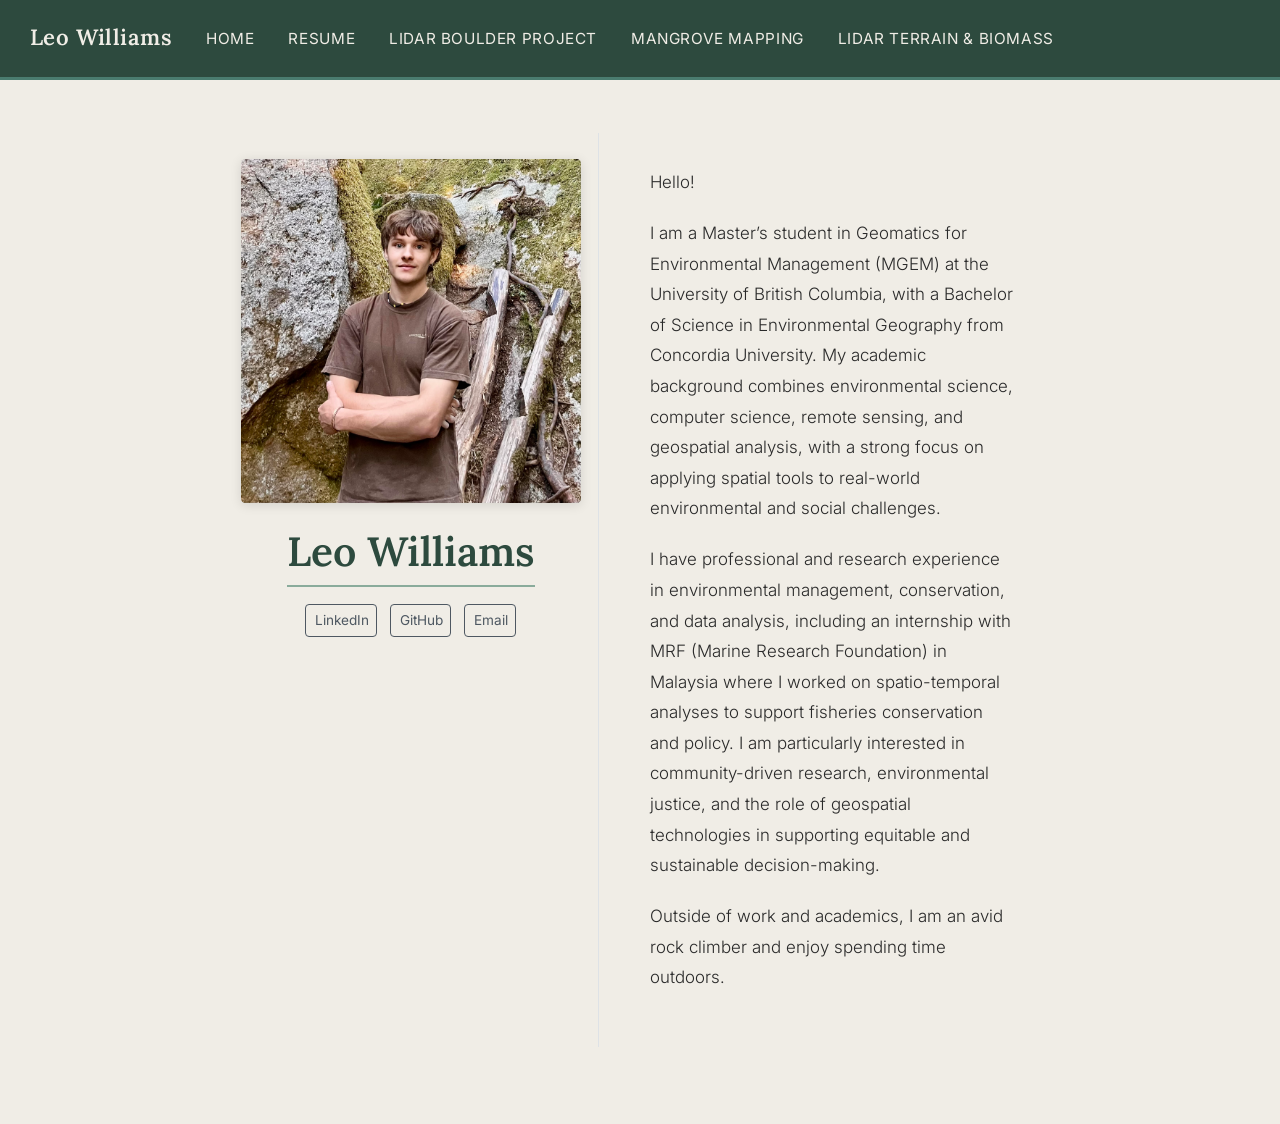
==== index.html @ 857354f1 "titles" ====
<!DOCTYPE html>
<html xmlns="http://www.w3.org/1999/xhtml" lang="en" xml:lang="en"><head>

<meta charset="utf-8">
<meta name="generator" content="quarto-1.8.27">

<meta name="viewport" content="width=device-width, initial-scale=1.0, user-scalable=yes">


<title>Leo Williams</title>
<style>
code{white-space: pre-wrap;}
span.smallcaps{font-variant: small-caps;}
div.columns{display: flex; gap: min(4vw, 1.5em);}
div.column{flex: auto; overflow-x: auto;}
div.hanging-indent{margin-left: 1.5em; text-indent: -1.5em;}
ul.task-list{list-style: none;}
ul.task-list li input[type="checkbox"] {
  width: 0.8em;
  margin: 0 0.8em 0.2em -1em; /* quarto-specific, see https://github.com/quarto-dev/quarto-cli/issues/4556 */ 
  vertical-align: middle;
}
</style>


<script src="site_libs/quarto-nav/quarto-nav.js"></script>
<script src="site_libs/quarto-nav/headroom.min.js"></script>
<script src="site_libs/clipboard/clipboard.min.js"></script>
<script src="site_libs/quarto-search/autocomplete.umd.js"></script>
<script src="site_libs/quarto-search/fuse.min.js"></script>
<script src="site_libs/quarto-search/quarto-search.js"></script>
<meta name="quarto:offset" content="./">
<script src="site_libs/quarto-html/quarto.js" type="module"></script>
<script src="site_libs/quarto-html/tabsets/tabsets.js" type="module"></script>
<script src="site_libs/quarto-html/axe/axe-check.js" type="module"></script>
<script src="site_libs/quarto-html/popper.min.js"></script>
<script src="site_libs/quarto-html/tippy.umd.min.js"></script>
<link href="site_libs/quarto-html/tippy.css" rel="stylesheet">
<link href="site_libs/quarto-html/quarto-syntax-highlighting-ed96de9b727972fe78a7b5d16c58bf87.css" rel="stylesheet" id="quarto-text-highlighting-styles">
<script src="site_libs/bootstrap/bootstrap.min.js"></script>
<link href="site_libs/bootstrap/bootstrap-icons.css" rel="stylesheet">
<link href="site_libs/bootstrap/bootstrap-480127bc9eb241ffaec66a2f29c91ae1.min.css" rel="stylesheet" append-hash="true" id="quarto-bootstrap" data-mode="light">
<script id="quarto-search-options" type="application/json">{
  "location": "navbar",
  "copy-button": false,
  "collapse-after": 3,
  "panel-placement": "end",
  "type": "overlay",
  "limit": 50,
  "keyboard-shortcut": [
    "f",
    "/",
    "s"
  ],
  "show-item-context": false,
  "language": {
    "search-no-results-text": "No results",
    "search-matching-documents-text": "matching documents",
    "search-copy-link-title": "Copy link to search",
    "search-hide-matches-text": "Hide additional matches",
    "search-more-match-text": "more match in this document",
    "search-more-matches-text": "more matches in this document",
    "search-clear-button-title": "Clear",
    "search-text-placeholder": "",
    "search-detached-cancel-button-title": "Cancel",
    "search-submit-button-title": "Submit",
    "search-label": "Search"
  }
}</script>


<link rel="stylesheet" href="styles.css">
</head>

<body class="nav-fixed fullcontent quarto-light">

<div id="quarto-search-results"></div>
  <header id="quarto-header" class="headroom fixed-top">
    <nav class="navbar navbar-expand-lg " data-bs-theme="dark">
      <div class="navbar-container container-fluid">
      <div class="navbar-brand-container mx-auto">
    <a class="navbar-brand" href="./index.html">
    <span class="navbar-title">Leo Williams</span>
    </a>
  </div>
            <div id="quarto-search" class="" title="Search"></div>
          <button class="navbar-toggler" type="button" data-bs-toggle="collapse" data-bs-target="#navbarCollapse" aria-controls="navbarCollapse" role="menu" aria-expanded="false" aria-label="Toggle navigation" onclick="if (window.quartoToggleHeadroom) { window.quartoToggleHeadroom(); }">
  <span class="navbar-toggler-icon"></span>
</button>
          <div class="collapse navbar-collapse" id="navbarCollapse">
            <ul class="navbar-nav navbar-nav-scroll me-auto">
  <li class="nav-item">
    <a class="nav-link active" href="./index.html" aria-current="page"> 
<span class="menu-text">Home</span></a>
  </li>  
  <li class="nav-item">
    <a class="nav-link" href="./resume.html"> 
<span class="menu-text">Resume</span></a>
  </li>  
  <li class="nav-item">
    <a class="nav-link" href="./lidr_boulders.html"> 
<span class="menu-text">LiDAR Boulder Project</span></a>
  </li>  
  <li class="nav-item">
    <a class="nav-link" href="./mangrovemapping.html"> 
<span class="menu-text">Mangrove Mapping</span></a>
  </li>  
  <li class="nav-item">
    <a class="nav-link" href="./lidarmetrics.html"> 
<span class="menu-text">LiDAR Terrain &amp; Biomass</span></a>
  </li>  
</ul>
          </div> <!-- /navcollapse -->
            <div class="quarto-navbar-tools">
</div>
      </div> <!-- /container-fluid -->
    </nav>
</header>
<!-- content -->
<div id="quarto-content" class="quarto-container page-columns page-rows-contents page-layout-article page-navbar">
<!-- sidebar -->
<!-- margin-sidebar -->
    
<!-- main -->
<div class="quarto-about-trestles">
  <div class="about-entity">
    <img src="images/profilepic.jpg" class="about-image
  rounded " style="width: 20em;">
<header id="title-block-header" class="quarto-title-block default">
<div class="quarto-title">
<h1 class="title">Leo Williams</h1>
</div>
<div class="quarto-title-meta">
  </div>
</header>
    <div class="about-links">
  <a href="https://www.linkedin.com/in/leo-williams-geospatial/" class="about-link" rel="" target="">
    <i class="bi bi-linkedin"></i>
     <span class="about-link-text">LinkedIn</span>
  </a>
  <a href="https://github.com/leowilliams-01" class="about-link" rel="" target="">
    <i class="bi bi-github"></i>
     <span class="about-link-text">GitHub</span>
  </a>
  <a href="mailto:leo.williams.1122@gmail.com" class="about-link" rel="" target="">
    <i class="bi bi-envelope-at"></i>
     <span class="about-link-text">Email</span>
  </a>
</div>
  </div>
  <div class="about-contents"><main class="content" id="quarto-document-content">
<p>Hello!</p>
<p>I am a Master’s student in Geomatics for Environmental Management (MGEM) at the University of British Columbia, with a Bachelor of Science in Environmental Geography from Concordia University. My academic background combines environmental science, computer science, remote sensing, and geospatial analysis, with a strong focus on applying spatial tools to real-world environmental and social challenges.</p>
<p>I have professional and research experience in environmental management, conservation, and data analysis, including an internship with MRF (Marine Research Foundation) in Malaysia where I worked on spatio-temporal analyses to support fisheries conservation and policy. I am particularly interested in community-driven research, environmental justice, and the role of geospatial technologies in supporting equitable and sustainable decision-making.</p>
<p>Outside of work and academics, I am an avid rock climber and enjoy spending time outdoors.</p>


</main></div>
</div>
 <!-- /main -->
<script id="quarto-html-after-body" type="application/javascript">
  window.document.addEventListener("DOMContentLoaded", function (event) {
    const isCodeAnnotation = (el) => {
      for (const clz of el.classList) {
        if (clz.startsWith('code-annotation-')) {                     
          return true;
        }
      }
      return false;
    }
    const onCopySuccess = function(e) {
      // button target
      const button = e.trigger;
      // don't keep focus
      button.blur();
      // flash "checked"
      button.classList.add('code-copy-button-checked');
      var currentTitle = button.getAttribute("title");
      button.setAttribute("title", "Copied!");
      let tooltip;
      if (window.bootstrap) {
        button.setAttribute("data-bs-toggle", "tooltip");
        button.setAttribute("data-bs-placement", "left");
        button.setAttribute("data-bs-title", "Copied!");
        tooltip = new bootstrap.Tooltip(button, 
          { trigger: "manual", 
            customClass: "code-copy-button-tooltip",
            offset: [0, -8]});
        tooltip.show();    
      }
      setTimeout(function() {
        if (tooltip) {
          tooltip.hide();
          button.removeAttribute("data-bs-title");
          button.removeAttribute("data-bs-toggle");
          button.removeAttribute("data-bs-placement");
        }
        button.setAttribute("title", currentTitle);
        button.classList.remove('code-copy-button-checked');
      }, 1000);
      // clear code selection
      e.clearSelection();
    }
    const getTextToCopy = function(trigger) {
      const outerScaffold = trigger.parentElement.cloneNode(true);
      const codeEl = outerScaffold.querySelector('code');
      for (const childEl of codeEl.children) {
        if (isCodeAnnotation(childEl)) {
          childEl.remove();
        }
      }
      return codeEl.innerText;
    }
    const clipboard = new window.ClipboardJS('.code-copy-button:not([data-in-quarto-modal])', {
      text: getTextToCopy
    });
    clipboard.on('success', onCopySuccess);
    if (window.document.getElementById('quarto-embedded-source-code-modal')) {
      const clipboardModal = new window.ClipboardJS('.code-copy-button[data-in-quarto-modal]', {
        text: getTextToCopy,
        container: window.document.getElementById('quarto-embedded-source-code-modal')
      });
      clipboardModal.on('success', onCopySuccess);
    }
      var localhostRegex = new RegExp(/^(?:http|https):\/\/localhost\:?[0-9]*\//);
      var mailtoRegex = new RegExp(/^mailto:/);
        var filterRegex = new RegExp('/' + window.location.host + '/');
      var isInternal = (href) => {
          return filterRegex.test(href) || localhostRegex.test(href) || mailtoRegex.test(href);
      }
      // Inspect non-navigation links and adorn them if external
     var links = window.document.querySelectorAll('a[href]:not(.nav-link):not(.navbar-brand):not(.toc-action):not(.sidebar-link):not(.sidebar-item-toggle):not(.pagination-link):not(.no-external):not([aria-hidden]):not(.dropdown-item):not(.quarto-navigation-tool):not(.about-link)');
      for (var i=0; i<links.length; i++) {
        const link = links[i];
        if (!isInternal(link.href)) {
          // undo the damage that might have been done by quarto-nav.js in the case of
          // links that we want to consider external
          if (link.dataset.originalHref !== undefined) {
            link.href = link.dataset.originalHref;
          }
        }
      }
    function tippyHover(el, contentFn, onTriggerFn, onUntriggerFn) {
      const config = {
        allowHTML: true,
        maxWidth: 500,
        delay: 100,
        arrow: false,
        appendTo: function(el) {
            return el.parentElement;
        },
        interactive: true,
        interactiveBorder: 10,
        theme: 'quarto',
        placement: 'bottom-start',
      };
      if (contentFn) {
        config.content = contentFn;
      }
      if (onTriggerFn) {
        config.onTrigger = onTriggerFn;
      }
      if (onUntriggerFn) {
        config.onUntrigger = onUntriggerFn;
      }
      window.tippy(el, config); 
    }
    const noterefs = window.document.querySelectorAll('a[role="doc-noteref"]');
    for (var i=0; i<noterefs.length; i++) {
      const ref = noterefs[i];
      tippyHover(ref, function() {
        // use id or data attribute instead here
        let href = ref.getAttribute('data-footnote-href') || ref.getAttribute('href');
        try { href = new URL(href).hash; } catch {}
        const id = href.replace(/^#\/?/, "");
        const note = window.document.getElementById(id);
        if (note) {
          return note.innerHTML;
        } else {
          return "";
        }
      });
    }
    const xrefs = window.document.querySelectorAll('a.quarto-xref');
    const processXRef = (id, note) => {
      // Strip column container classes
      const stripColumnClz = (el) => {
        el.classList.remove("page-full", "page-columns");
        if (el.children) {
          for (const child of el.children) {
            stripColumnClz(child);
          }
        }
      }
      stripColumnClz(note)
      if (id === null || id.startsWith('sec-')) {
        // Special case sections, only their first couple elements
        const container = document.createElement("div");
        if (note.children && note.children.length > 2) {
          container.appendChild(note.children[0].cloneNode(true));
          for (let i = 1; i < note.children.length; i++) {
            const child = note.children[i];
            if (child.tagName === "P" && child.innerText === "") {
              continue;
            } else {
              container.appendChild(child.cloneNode(true));
              break;
            }
          }
          if (window.Quarto?.typesetMath) {
            window.Quarto.typesetMath(container);
          }
          return container.innerHTML
        } else {
          if (window.Quarto?.typesetMath) {
            window.Quarto.typesetMath(note);
          }
          return note.innerHTML;
        }
      } else {
        // Remove any anchor links if they are present
        const anchorLink = note.querySelector('a.anchorjs-link');
        if (anchorLink) {
          anchorLink.remove();
        }
        if (window.Quarto?.typesetMath) {
          window.Quarto.typesetMath(note);
        }
        if (note.classList.contains("callout")) {
          return note.outerHTML;
        } else {
          return note.innerHTML;
        }
      }
    }
    for (var i=0; i<xrefs.length; i++) {
      const xref = xrefs[i];
      tippyHover(xref, undefined, function(instance) {
        instance.disable();
        let url = xref.getAttribute('href');
        let hash = undefined; 
        if (url.startsWith('#')) {
          hash = url;
        } else {
          try { hash = new URL(url).hash; } catch {}
        }
        if (hash) {
          const id = hash.replace(/^#\/?/, "");
          const note = window.document.getElementById(id);
          if (note !== null) {
            try {
              const html = processXRef(id, note.cloneNode(true));
              instance.setContent(html);
            } finally {
              instance.enable();
              instance.show();
            }
          } else {
            // See if we can fetch this
            fetch(url.split('#')[0])
            .then(res => res.text())
            .then(html => {
              const parser = new DOMParser();
              const htmlDoc = parser.parseFromString(html, "text/html");
              const note = htmlDoc.getElementById(id);
              if (note !== null) {
                const html = processXRef(id, note);
                instance.setContent(html);
              } 
            }).finally(() => {
              instance.enable();
              instance.show();
            });
          }
        } else {
          // See if we can fetch a full url (with no hash to target)
          // This is a special case and we should probably do some content thinning / targeting
          fetch(url)
          .then(res => res.text())
          .then(html => {
            const parser = new DOMParser();
            const htmlDoc = parser.parseFromString(html, "text/html");
            const note = htmlDoc.querySelector('main.content');
            if (note !== null) {
              // This should only happen for chapter cross references
              // (since there is no id in the URL)
              // remove the first header
              if (note.children.length > 0 && note.children[0].tagName === "HEADER") {
                note.children[0].remove();
              }
              const html = processXRef(null, note);
              instance.setContent(html);
            } 
          }).finally(() => {
            instance.enable();
            instance.show();
          });
        }
      }, function(instance) {
      });
    }
        let selectedAnnoteEl;
        const selectorForAnnotation = ( cell, annotation) => {
          let cellAttr = 'data-code-cell="' + cell + '"';
          let lineAttr = 'data-code-annotation="' +  annotation + '"';
          const selector = 'span[' + cellAttr + '][' + lineAttr + ']';
          return selector;
        }
        const selectCodeLines = (annoteEl) => {
          const doc = window.document;
          const targetCell = annoteEl.getAttribute("data-target-cell");
          const targetAnnotation = annoteEl.getAttribute("data-target-annotation");
          const annoteSpan = window.document.querySelector(selectorForAnnotation(targetCell, targetAnnotation));
          const lines = annoteSpan.getAttribute("data-code-lines").split(",");
          const lineIds = lines.map((line) => {
            return targetCell + "-" + line;
          })
          let top = null;
          let height = null;
          let parent = null;
          if (lineIds.length > 0) {
              //compute the position of the single el (top and bottom and make a div)
              const el = window.document.getElementById(lineIds[0]);
              top = el.offsetTop;
              height = el.offsetHeight;
              parent = el.parentElement.parentElement;
            if (lineIds.length > 1) {
              const lastEl = window.document.getElementById(lineIds[lineIds.length - 1]);
              const bottom = lastEl.offsetTop + lastEl.offsetHeight;
              height = bottom - top;
            }
            if (top !== null && height !== null && parent !== null) {
              // cook up a div (if necessary) and position it 
              let div = window.document.getElementById("code-annotation-line-highlight");
              if (div === null) {
                div = window.document.createElement("div");
                div.setAttribute("id", "code-annotation-line-highlight");
                div.style.position = 'absolute';
                parent.appendChild(div);
              }
              div.style.top = top - 2 + "px";
              div.style.height = height + 4 + "px";
              div.style.left = 0;
              let gutterDiv = window.document.getElementById("code-annotation-line-highlight-gutter");
              if (gutterDiv === null) {
                gutterDiv = window.document.createElement("div");
                gutterDiv.setAttribute("id", "code-annotation-line-highlight-gutter");
                gutterDiv.style.position = 'absolute';
                const codeCell = window.document.getElementById(targetCell);
                const gutter = codeCell.querySelector('.code-annotation-gutter');
                gutter.appendChild(gutterDiv);
              }
              gutterDiv.style.top = top - 2 + "px";
              gutterDiv.style.height = height + 4 + "px";
            }
            selectedAnnoteEl = annoteEl;
          }
        };
        const unselectCodeLines = () => {
          const elementsIds = ["code-annotation-line-highlight", "code-annotation-line-highlight-gutter"];
          elementsIds.forEach((elId) => {
            const div = window.document.getElementById(elId);
            if (div) {
              div.remove();
            }
          });
          selectedAnnoteEl = undefined;
        };
          // Handle positioning of the toggle
      window.addEventListener(
        "resize",
        throttle(() => {
          elRect = undefined;
          if (selectedAnnoteEl) {
            selectCodeLines(selectedAnnoteEl);
          }
        }, 10)
      );
      function throttle(fn, ms) {
      let throttle = false;
      let timer;
        return (...args) => {
          if(!throttle) { // first call gets through
              fn.apply(this, args);
              throttle = true;
          } else { // all the others get throttled
              if(timer) clearTimeout(timer); // cancel #2
              timer = setTimeout(() => {
                fn.apply(this, args);
                timer = throttle = false;
              }, ms);
          }
        };
      }
        // Attach click handler to the DT
        const annoteDls = window.document.querySelectorAll('dt[data-target-cell]');
        for (const annoteDlNode of annoteDls) {
          annoteDlNode.addEventListener('click', (event) => {
            const clickedEl = event.target;
            if (clickedEl !== selectedAnnoteEl) {
              unselectCodeLines();
              const activeEl = window.document.querySelector('dt[data-target-cell].code-annotation-active');
              if (activeEl) {
                activeEl.classList.remove('code-annotation-active');
              }
              selectCodeLines(clickedEl);
              clickedEl.classList.add('code-annotation-active');
            } else {
              // Unselect the line
              unselectCodeLines();
              clickedEl.classList.remove('code-annotation-active');
            }
          });
        }
    const findCites = (el) => {
      const parentEl = el.parentElement;
      if (parentEl) {
        const cites = parentEl.dataset.cites;
        if (cites) {
          return {
            el,
            cites: cites.split(' ')
          };
        } else {
          return findCites(el.parentElement)
        }
      } else {
        return undefined;
      }
    };
    var bibliorefs = window.document.querySelectorAll('a[role="doc-biblioref"]');
    for (var i=0; i<bibliorefs.length; i++) {
      const ref = bibliorefs[i];
      const citeInfo = findCites(ref);
      if (citeInfo) {
        tippyHover(citeInfo.el, function() {
          var popup = window.document.createElement('div');
          citeInfo.cites.forEach(function(cite) {
            var citeDiv = window.document.createElement('div');
            citeDiv.classList.add('hanging-indent');
            citeDiv.classList.add('csl-entry');
            var biblioDiv = window.document.getElementById('ref-' + cite);
            if (biblioDiv) {
              citeDiv.innerHTML = biblioDiv.innerHTML;
            }
            popup.appendChild(citeDiv);
          });
          return popup.innerHTML;
        });
      }
    }
  });
  </script>
</div> <!-- /content -->




</body></html>
---- site_libs/quarto-html/quarto-syntax-highlighting-ed96de9b727972fe78a7b5d16c58bf87.css ----
/* quarto syntax highlight colors */
:root {
  --quarto-hl-ot-color: #003B4F;
  --quarto-hl-at-color: #657422;
  --quarto-hl-ss-color: #20794D;
  --quarto-hl-an-color: #5E5E5E;
  --quarto-hl-fu-color: #4758AB;
  --quarto-hl-st-color: #20794D;
  --quarto-hl-cf-color: #003B4F;
  --quarto-hl-op-color: #5E5E5E;
  --quarto-hl-er-color: #AD0000;
  --quarto-hl-bn-color: #AD0000;
  --quarto-hl-al-color: #AD0000;
  --quarto-hl-va-color: #111111;
  --quarto-hl-bu-color: inherit;
  --quarto-hl-ex-color: inherit;
  --quarto-hl-pp-color: #AD0000;
  --quarto-hl-in-color: #5E5E5E;
  --quarto-hl-vs-color: #20794D;
  --quarto-hl-wa-color: #5E5E5E;
  --quarto-hl-do-color: #5E5E5E;
  --quarto-hl-im-color: #00769E;
  --quarto-hl-ch-color: #20794D;
  --quarto-hl-dt-color: #AD0000;
  --quarto-hl-fl-color: #AD0000;
  --quarto-hl-co-color: #5E5E5E;
  --quarto-hl-cv-color: #5E5E5E;
  --quarto-hl-cn-color: #8f5902;
  --quarto-hl-sc-color: #5E5E5E;
  --quarto-hl-dv-color: #AD0000;
  --quarto-hl-kw-color: #003B4F;
}

/* other quarto variables */
:root {
  --quarto-font-monospace: SFMono-Regular, Menlo, Monaco, Consolas, "Liberation Mono", "Courier New", monospace;
}

/* syntax highlight based on Pandoc's rules */
pre > code.sourceCode > span {
  color: #003B4F;
}

code.sourceCode > span {
  color: #003B4F;
}

div.sourceCode,
div.sourceCode pre.sourceCode {
  color: #003B4F;
}

/* Normal */
code span {
  color: #003B4F;
}

/* Alert */
code span.al {
  color: #AD0000;
  font-style: inherit;
}

/* Annotation */
code span.an {
  color: #5E5E5E;
  font-style: inherit;
}

/* Attribute */
code span.at {
  color: #657422;
  font-style: inherit;
}

/* BaseN */
code span.bn {
  color: #AD0000;
  font-style: inherit;
}

/* BuiltIn */
code span.bu {
  font-style: inherit;
}

/* ControlFlow */
code span.cf {
  color: #003B4F;
  font-weight: bold;
  font-style: inherit;
}

/* Char */
code span.ch {
  color: #20794D;
  font-style: inherit;
}

/* Constant */
code span.cn {
  color: #8f5902;
  font-style: inherit;
}

/* Comment */
code span.co {
  color: #5E5E5E;
  font-style: inherit;
}

/* CommentVar */
code span.cv {
  color: #5E5E5E;
  font-style: italic;
}

/* Documentation */
code span.do {
  color: #5E5E5E;
  font-style: italic;
}

/* DataType */
code span.dt {
  color: #AD0000;
  font-style: inherit;
}

/* DecVal */
code span.dv {
  color: #AD0000;
  font-style: inherit;
}

/* Error */
code span.er {
  color: #AD0000;
  font-style: inherit;
}

/* Extension */
code span.ex {
  font-style: inherit;
}

/* Float */
code span.fl {
  color: #AD0000;
  font-style: inherit;
}

/* Function */
code span.fu {
  color: #4758AB;
  font-style: inherit;
}

/* Import */
code span.im {
  color: #00769E;
  font-style: inherit;
}

/* Information */
code span.in {
  color: #5E5E5E;
  font-style: inherit;
}

/* Keyword */
code span.kw {
  color: #003B4F;
  font-weight: bold;
  font-style: inherit;
}

/* Operator */
code span.op {
  color: #5E5E5E;
  font-style: inherit;
}

/* Other */
code span.ot {
  color: #003B4F;
  font-style: inherit;
}

/* Preprocessor */
code span.pp {
  color: #AD0000;
  font-style: inherit;
}

/* SpecialChar */
code span.sc {
  color: #5E5E5E;
  font-style: inherit;
}

/* SpecialString */
code span.ss {
  color: #20794D;
  font-style: inherit;
}

/* String */
code span.st {
  color: #20794D;
  font-style: inherit;
}

/* Variable */
code span.va {
  color: #111111;
  font-style: inherit;
}

/* VerbatimString */
code span.vs {
  color: #20794D;
  font-style: inherit;
}

/* Warning */
code span.wa {
  color: #5E5E5E;
  font-style: italic;
}

.prevent-inlining {
  content: "</";
}

/*# sourceMappingURL=0920dd6d7437995b8cdf7429764427b1.css.map */
---- styles.css ----
/* ── Fonts ── */
@import url('https://fonts.googleapis.com/css2?family=Lora:ital,wght@0,400;0,600;1,400&family=Inter:wght@300;400;500&display=swap');

/* ── Colour palette ──
   Deep forest green  #2d4a3e
   Mid green          #4a7c6f
   Sage               #8aab9b
   Warm cream         #f0ede6
   Soft sand          #e2d9c8
   Dark text          #2a2a2a
*/

/* ── Base ── */
body {
  font-family: 'Inter', sans-serif;
  font-weight: 300;
  color: #2a2a2a;
  background-color: #f0ede6;
  line-height: 1.8;
}

/* ── Navbar ── */
.navbar {
  border-bottom: 3px solid #4a7c6f;
  padding: 0.75rem 2rem;
}

.navbar-brand {
  font-family: 'Lora', serif;
  font-size: 1.3rem;
  font-weight: 600;
  letter-spacing: 0.02em;
  color: #f0ede6 !important;
}

.navbar-nav .nav-link {
  font-size: 0.9rem;
  font-weight: 400;
  letter-spacing: 0.04em;
  text-transform: uppercase;
  color: #f0ede6 !important;
  margin: 0 0.4rem;
  transition: color 0.2s ease;
}

.navbar-nav .nav-link:hover {
  color: #8aab9b !important;
}

/* ── Page titles ── */
h1.title {
  font-family: 'Lora', serif;
  font-size: 2.4rem;
  font-weight: 600;
  color: #2d4a3e;
  margin-bottom: 0.3rem;
  border-bottom: 2px solid #8aab9b;
  padding-bottom: 0.5rem;
}

/* ── Section headings ── */
h2 {
  font-family: 'Lora', serif;
  font-size: 1.5rem;
  font-weight: 600;
  color: #2d4a3e;
  margin-top: 2.5rem;
  margin-bottom: 0.8rem;
  border-left: 4px solid #4a7c6f;
  padding-left: 0.75rem;
}

h3 {
  font-family: 'Inter', sans-serif;
  font-weight: 500;
  color: #4a7c6f;
  margin-top: 1.5rem;
}

/* ── Body text ── */
p {
  font-size: 1rem;
  margin-bottom: 1.2rem;
  max-width: 80ch;
}

/* ── Links ── */
a {
  color: #4a7c6f;
  text-decoration: none;
  border-bottom: 1px solid transparent;
  transition: border-color 0.2s ease;
}

a:hover {
  color: #2d4a3e;
  border-bottom: 1px solid #4a7c6f;
}

/* ── Code blocks ── */
pre {
  background-color: #e2d9c8;
  border: 1px solid #8aab9b;
  border-radius: 6px;
  padding: 1rem 1.25rem;
  font-size: 0.85rem;
}

code {
  background-color: #e2d9c8;
  color: #2d4a3e;
  padding: 0.15em 0.4em;
  border-radius: 3px;
  font-size: 0.88em;
}

pre code {
  background-color: transparent;
  padding: 0;
}

/* ── Table of contents ── */
#TOC {
  background-color: #e2d9c8;
  border: 1px solid #8aab9b;
  border-radius: 6px;
  padding: 1rem 1.25rem;
  font-size: 0.88rem;
}

#TOC a {
  color: #2d4a3e;
}

#TOC a:hover {
  color: #4a7c6f;
}

/* ── Figures ── */
img {
  border-radius: 6px;
  box-shadow: 0 2px 12px rgba(0,0,0,0.12);
  margin: 1.5rem 0;
}

.figure-caption {
  font-size: 0.85rem;
  color: #4a7c6f;
  font-style: italic;
  text-align: center;
  margin-top: -0.75rem;
  margin-bottom: 1.5rem;
}

/* ── Main content area ── */
.content {
  max-width: 900px;
  margin: 0 auto;
  padding: 2rem 1.5rem;
}

/* ── Horizontal rules ── */
hr {
  border: none;
  border-top: 1px solid #8aab9b;
  margin: 2rem 0;
}
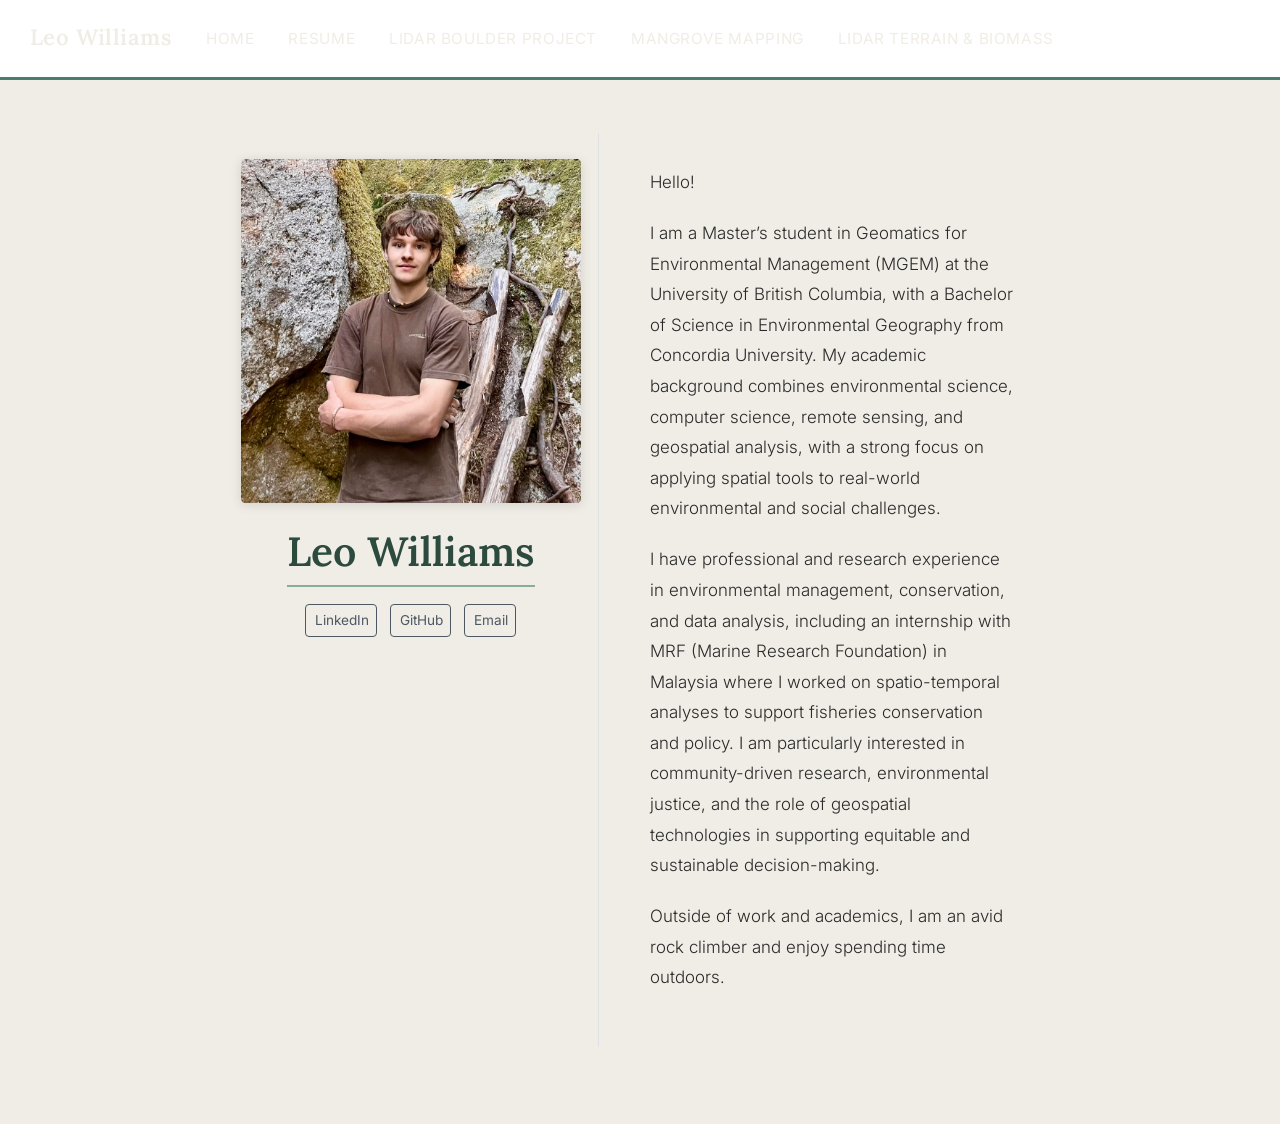
==== commit ed19be1e: "goingbacktoog" ====
--- a/index.html
+++ b/index.html
@@ -39,7 +39,7 @@
 <link href="site_libs/quarto-html/quarto-syntax-highlighting-ed96de9b727972fe78a7b5d16c58bf87.css" rel="stylesheet" id="quarto-text-highlighting-styles">
 <script src="site_libs/bootstrap/bootstrap.min.js"></script>
 <link href="site_libs/bootstrap/bootstrap-icons.css" rel="stylesheet">
-<link href="site_libs/bootstrap/bootstrap-480127bc9eb241ffaec66a2f29c91ae1.min.css" rel="stylesheet" append-hash="true" id="quarto-bootstrap" data-mode="light">
+<link href="site_libs/bootstrap/bootstrap-53f20e5ba3d110be89e180e9585d03f3.min.css" rel="stylesheet" append-hash="true" id="quarto-bootstrap" data-mode="light">
 <script id="quarto-search-options" type="application/json">{
   "location": "navbar",
   "copy-button": false,
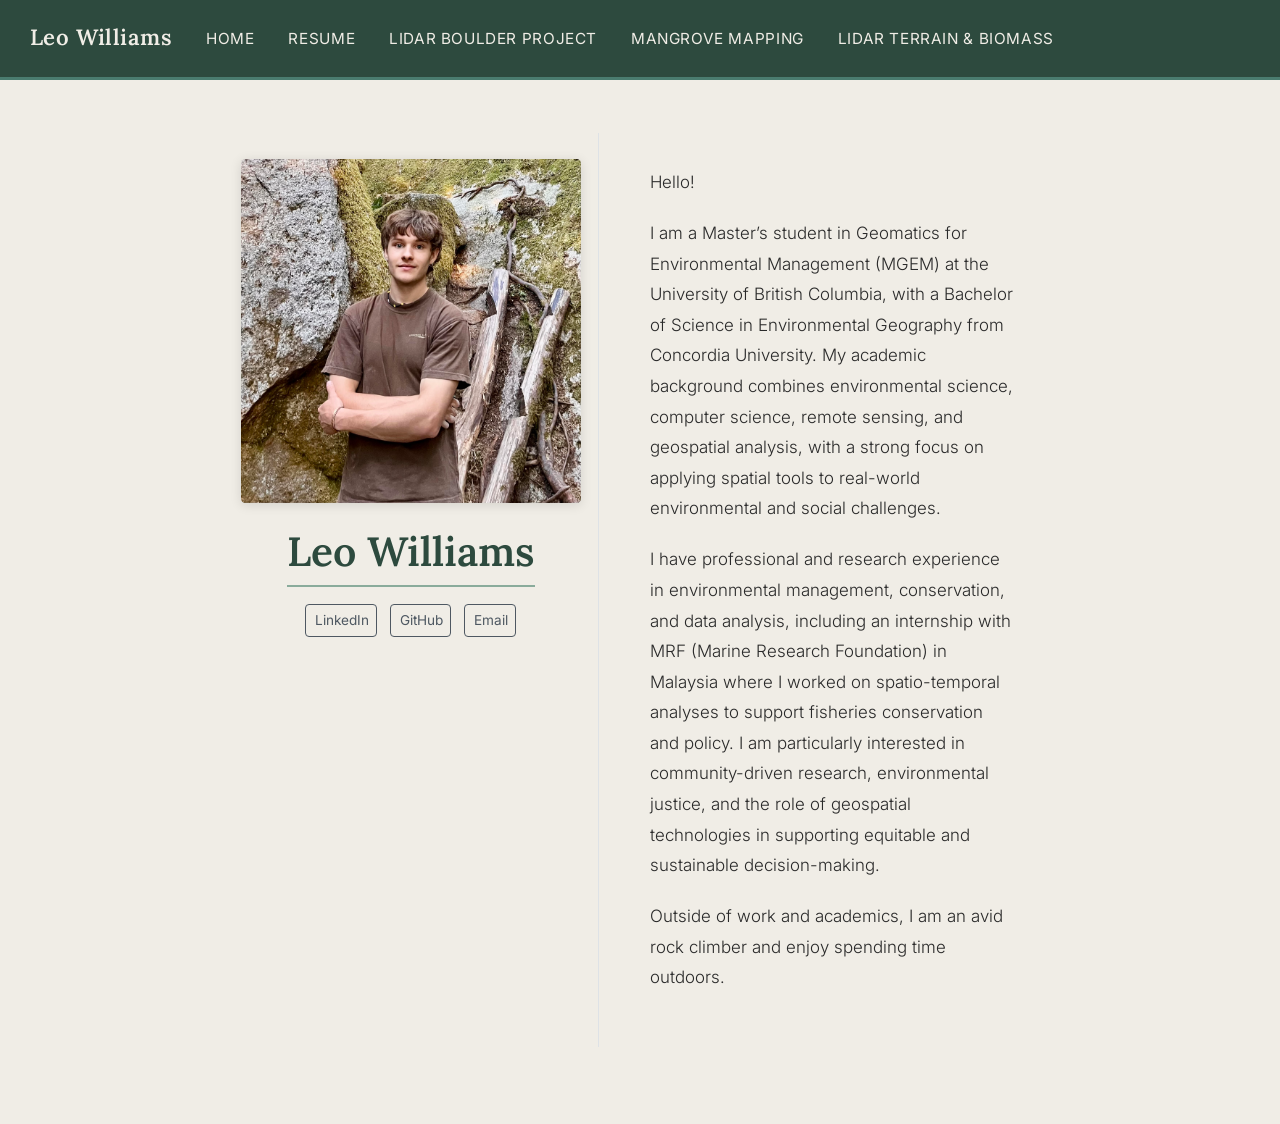
==== commit 3241092f: "updatestohtml" ====
--- a/index.html
+++ b/index.html
@@ -39,7 +39,7 @@
 <link href="site_libs/quarto-html/quarto-syntax-highlighting-ed96de9b727972fe78a7b5d16c58bf87.css" rel="stylesheet" id="quarto-text-highlighting-styles">
 <script src="site_libs/bootstrap/bootstrap.min.js"></script>
 <link href="site_libs/bootstrap/bootstrap-icons.css" rel="stylesheet">
-<link href="site_libs/bootstrap/bootstrap-53f20e5ba3d110be89e180e9585d03f3.min.css" rel="stylesheet" append-hash="true" id="quarto-bootstrap" data-mode="light">
+<link href="site_libs/bootstrap/bootstrap-480127bc9eb241ffaec66a2f29c91ae1.min.css" rel="stylesheet" append-hash="true" id="quarto-bootstrap" data-mode="light">
 <script id="quarto-search-options" type="application/json">{
   "location": "navbar",
   "copy-button": false,
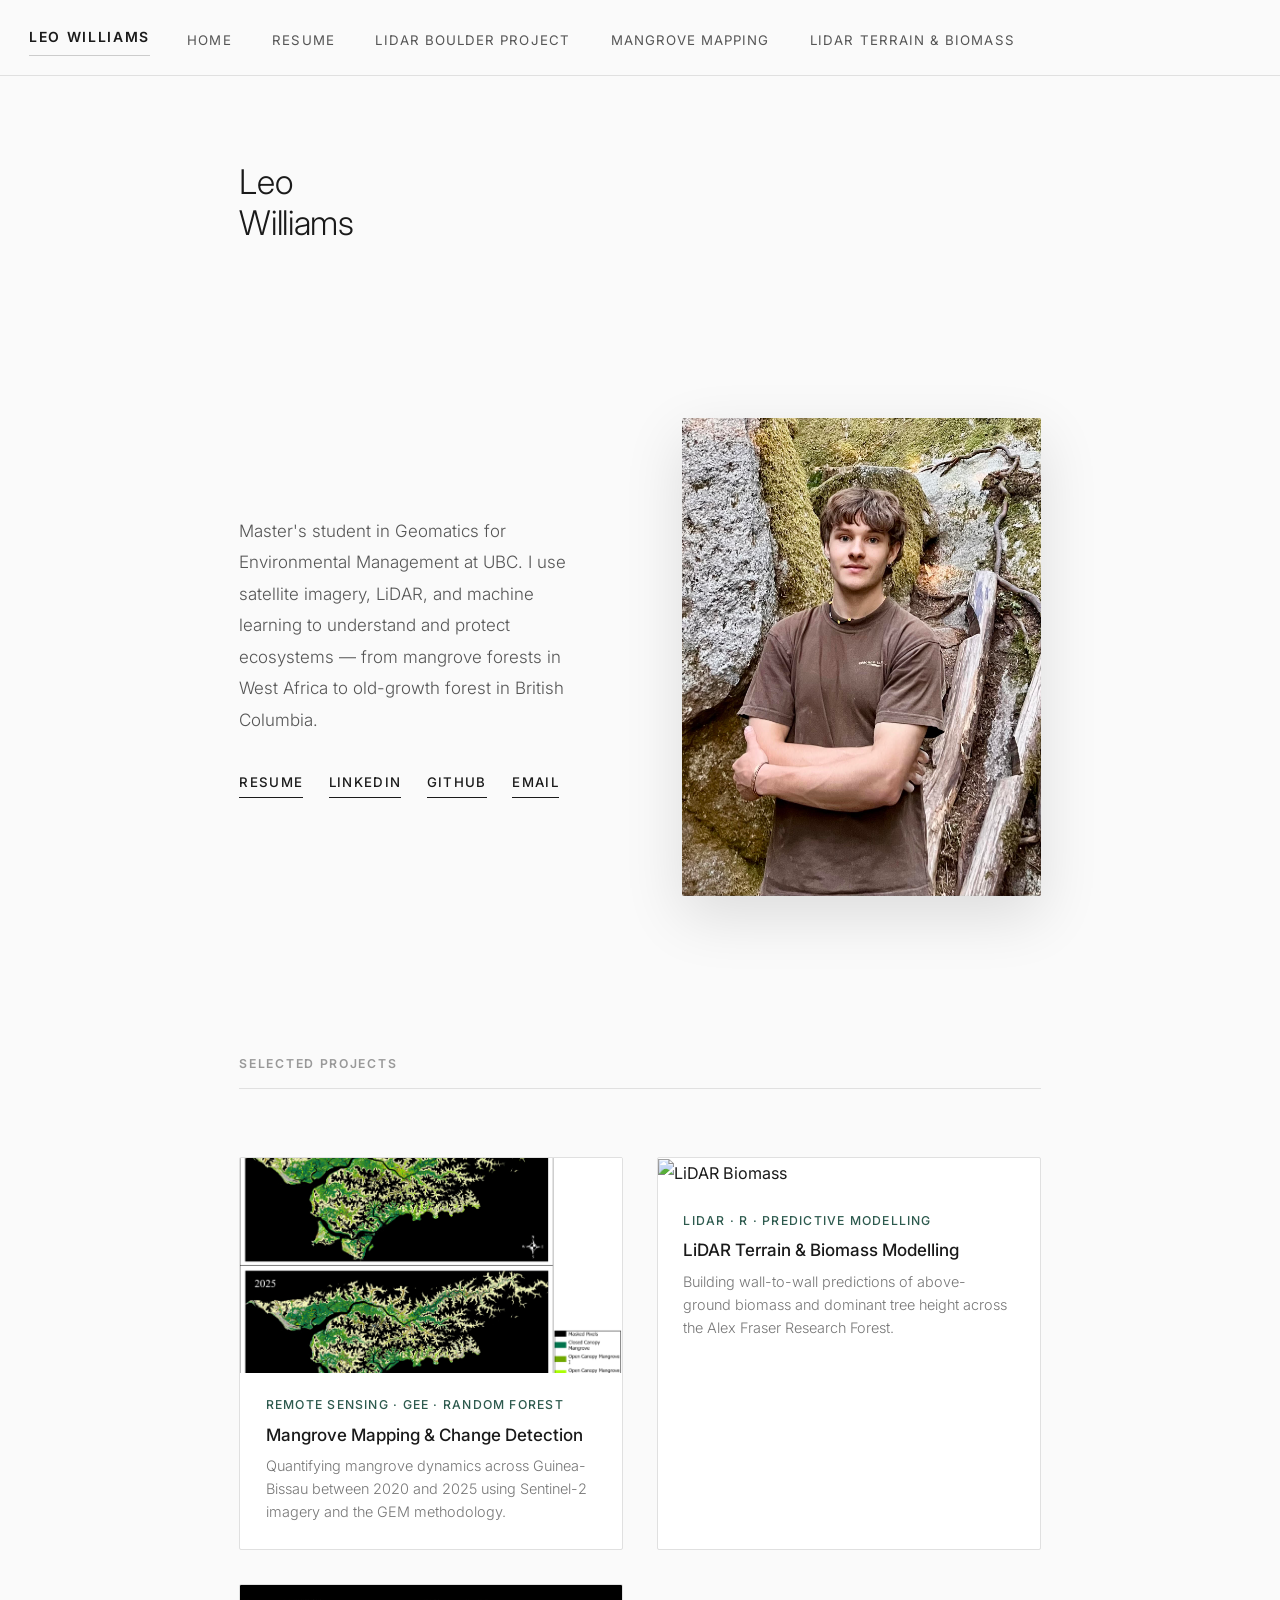
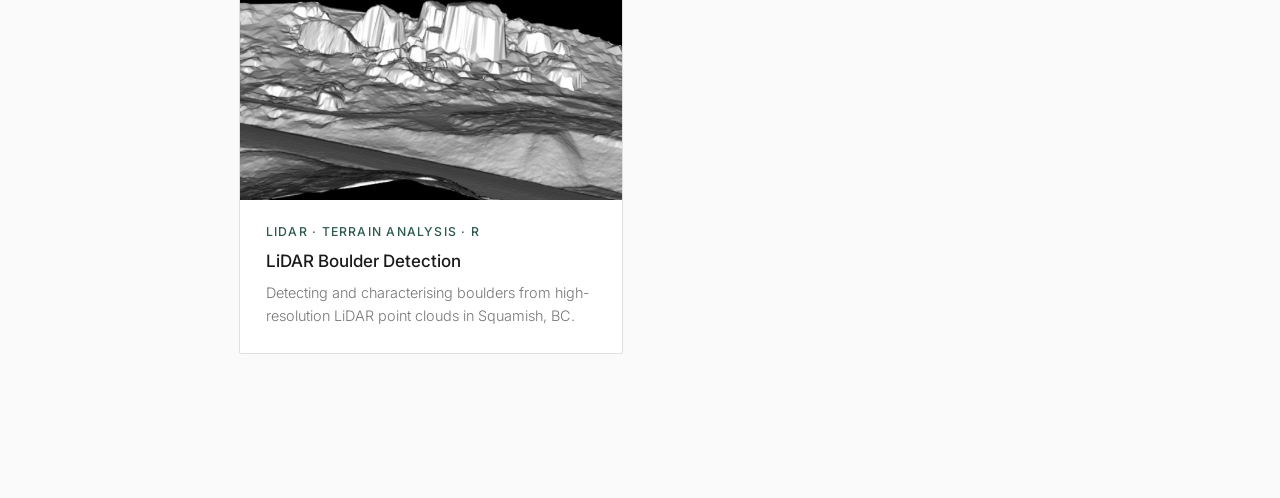
==== commit 0478455d: "push theme changes" ====
--- a/index.html
+++ b/index.html
@@ -35,6 +35,7 @@
 <script src="site_libs/quarto-html/axe/axe-check.js" type="module"></script>
 <script src="site_libs/quarto-html/popper.min.js"></script>
 <script src="site_libs/quarto-html/tippy.umd.min.js"></script>
+<script src="site_libs/quarto-html/anchor.min.js"></script>
 <link href="site_libs/quarto-html/tippy.css" rel="stylesheet">
 <link href="site_libs/quarto-html/quarto-syntax-highlighting-ed96de9b727972fe78a7b5d16c58bf87.css" rel="stylesheet" id="quarto-text-highlighting-styles">
 <script src="site_libs/bootstrap/bootstrap.min.js"></script>
@@ -122,44 +123,68 @@
 <!-- margin-sidebar -->
     
 <!-- main -->
-<div class="quarto-about-trestles">
-  <div class="about-entity">
-    <img src="images/profilepic.jpg" class="about-image
-  rounded " style="width: 20em;">
-<header id="title-block-header" class="quarto-title-block default">
-<div class="quarto-title">
-<h1 class="title">Leo Williams</h1>
+<main class="content" id="quarto-document-content"><header id="title-block-header" class="quarto-title-block"><h1 class="title display-7">Leo<br><span>Williams</span></h1></header>
+
+
+
+
+<div class="hero">
+  <div class="hero-text">
+    
+    <p>Master's student in Geomatics for Environmental Management at UBC. I use satellite imagery, LiDAR, and machine learning to understand and protect ecosystems — from mangrove forests in West Africa to old-growth forest in British Columbia.</p>
+    <div class="hero-links">
+      <a href="resume.html">Resume</a>
+      <a href="https://www.linkedin.com/in/leo-williams-geospatial/" target="_blank">LinkedIn</a>
+      <a href="https://github.com/leowilliams-01" target="_blank">GitHub</a>
+      <a href="mailto:leo.williams.1122@gmail.com">Email</a>
+    </div>
+  </div>
+  <div class="hero-image">
+    <img src="images/profilepic.jpg" alt="Leo Williams">
+  </div>
 </div>
-<div class="quarto-title-meta">
-  </div>
-</header>
-    <div class="about-links">
-  <a href="https://www.linkedin.com/in/leo-williams-geospatial/" class="about-link" rel="" target="">
-    <i class="bi bi-linkedin"></i>
-     <span class="about-link-text">LinkedIn</span>
+
+<div class="section-label">Selected Projects</div>
+
+<div class="project-grid">
+  <a class="project-card" href="mangrovemapping.html">
+    <img class="project-card-img" src="images/Classmaps_200226.jpg" alt="Mangrove Mapping">
+    <div class="project-card-body">
+      <div class="project-card-tag">Remote Sensing · GEE · Random Forest</div>
+      <div class="project-card-title">Mangrove Mapping &amp; Change Detection</div>
+      <p class="project-card-desc">Quantifying mangrove dynamics across Guinea-Bissau between 2020 and 2025 using Sentinel-2 imagery and the GEM methodology.</p>
+    </div>
   </a>
-  <a href="https://github.com/leowilliams-01" class="about-link" rel="" target="">
-    <i class="bi bi-github"></i>
-     <span class="about-link-text">GitHub</span>
+  <a class="project-card" href="lidarmetrics.html">
+    <img class="project-card-img" src="images/chm_afrf.png" alt="LiDAR Biomass">
+    <div class="project-card-body">
+      <div class="project-card-tag">LiDAR · R · Predictive Modelling</div>
+      <div class="project-card-title">LiDAR Terrain &amp; Biomass Modelling</div>
+      <p class="project-card-desc">Building wall-to-wall predictions of above-ground biomass and dominant tree height across the Alex Fraser Research Forest.</p>
+    </div>
   </a>
-  <a href="mailto:leo.williams.1122@gmail.com" class="about-link" rel="" target="">
-    <i class="bi bi-envelope-at"></i>
-     <span class="about-link-text">Email</span>
+  <a class="project-card" href="lidr_boulders.html">
+    <img class="project-card-img" src="images/lidar_boulders_preview.jpg" alt="LiDAR Boulders">
+    <div class="project-card-body">
+      <div class="project-card-tag">LiDAR · Terrain Analysis · R</div>
+      <div class="project-card-title">LiDAR Boulder Detection</div>
+      <p class="project-card-desc">Detecting and characterising boulders from high-resolution LiDAR point clouds in Squamish, BC.</p>
+    </div>
   </a>
 </div>
-  </div>
-  <div class="about-contents"><main class="content" id="quarto-document-content">
-<p>Hello!</p>
-<p>I am a Master’s student in Geomatics for Environmental Management (MGEM) at the University of British Columbia, with a Bachelor of Science in Environmental Geography from Concordia University. My academic background combines environmental science, computer science, remote sensing, and geospatial analysis, with a strong focus on applying spatial tools to real-world environmental and social challenges.</p>
-<p>I have professional and research experience in environmental management, conservation, and data analysis, including an internship with MRF (Marine Research Foundation) in Malaysia where I worked on spatio-temporal analyses to support fisheries conservation and policy. I am particularly interested in community-driven research, environmental justice, and the role of geospatial technologies in supporting equitable and sustainable decision-making.</p>
-<p>Outside of work and academics, I am an avid rock climber and enjoy spending time outdoors.</p>
-
-
-</main></div>
-</div>
- <!-- /main -->
+
+
+
+</main> <!-- /main -->
 <script id="quarto-html-after-body" type="application/javascript">
   window.document.addEventListener("DOMContentLoaded", function (event) {
+    const icon = "";
+    const anchorJS = new window.AnchorJS();
+    anchorJS.options = {
+      placement: 'right',
+      icon: icon
+    };
+    anchorJS.add('.anchored');
     const isCodeAnnotation = (el) => {
       for (const clz of el.classList) {
         if (clz.startsWith('code-annotation-')) {                     
--- a/styles.css
+++ b/styles.css
@@ -1,117 +1,280 @@
 /* ── Fonts ── */
-@import url('https://fonts.googleapis.com/css2?family=Lora:ital,wght@0,400;0,600;1,400&family=Inter:wght@300;400;500&display=swap');
+@import url('https://fonts.googleapis.com/css2?family=Inter:wght@300;400;500;600&display=swap');
 
 /* ── Colour palette ──
-   Deep forest green  #2d4a3e
-   Mid green          #4a7c6f
-   Sage               #8aab9b
-   Warm cream         #f0ede6
-   Soft sand          #e2d9c8
-   Dark text          #2a2a2a
+   Off-black    #1a1a1a
+   Mid grey     #555555
+   Light grey   #999999
+   Border grey  #e0e0e0
+   Background   #fafafa
+   White        #ffffff
+   Accent green #2d5a4e
 */
 
 /* ── Base ── */
 body {
   font-family: 'Inter', sans-serif;
   font-weight: 300;
-  color: #2a2a2a;
-  background-color: #f0ede6;
-  line-height: 1.8;
+  color: #1a1a1a;
+  background-color: #fafafa;
+  line-height: 1.85;
+  font-size: 0.95rem;
 }
 
 /* ── Navbar ── */
 .navbar {
-  border-bottom: 3px solid #4a7c6f;
-  padding: 0.75rem 2rem;
+  border-bottom: 1px solid #e0e0e0;
+  padding: 1.1rem 3rem;
+  background-color: #fafafa !important;
 }
 
 .navbar-brand {
-  font-family: 'Lora', serif;
-  font-size: 1.3rem;
-  font-weight: 600;
+  font-size: 0.82rem;
+  font-weight: 600;
+  letter-spacing: 0.12em;
+  text-transform: uppercase;
+  color: #1a1a1a !important;
+}
+
+.navbar-nav .nav-link {
+  font-size: 0.78rem;
+  font-weight: 400;
+  letter-spacing: 0.08em;
+  text-transform: uppercase;
+  color: #555555 !important;
+  margin: 0 0.6rem;
+  transition: color 0.2s ease;
+  border-bottom: 2px solid transparent;
+  padding-bottom: 2px;
+}
+
+.navbar-nav .nav-link:hover {
+  color: #1a1a1a !important;
+  border-bottom: 2px solid #1a1a1a;
+}
+
+/* ── Hero section (index page) ── */
+.hero {
+  display: grid;
+  grid-template-columns: 1fr 1fr;
+  gap: 5rem;
+  align-items: center;
+  min-height: 88vh;
+  padding: 4rem 0;
+  max-width: 1000px;
+  margin: 0 auto;
+}
+
+.hero-text h1 {
+  font-size: 3.2rem;
+  font-weight: 300;
+  line-height: 1.15;
+  letter-spacing: -0.02em;
+  color: #1a1a1a;
+  margin-bottom: 1.5rem;
+  border: none;
+}
+
+.hero-text h1 span {
+  font-weight: 600;
+  color: #2d5a4e;
+}
+
+.hero-text p {
+  font-size: 1rem;
+  color: #555555;
+  max-width: 48ch;
+  line-height: 1.85;
+  margin-bottom: 2rem;
+}
+
+.hero-links {
+  display: flex;
+  gap: 1.5rem;
+  flex-wrap: wrap;
+}
+
+.hero-links a {
+  font-size: 0.78rem;
+  font-weight: 500;
+  letter-spacing: 0.1em;
+  text-transform: uppercase;
+  color: #1a1a1a;
+  border-bottom: 1px solid #1a1a1a;
+  padding-bottom: 2px;
+  transition: color 0.2s, border-color 0.2s;
+}
+
+.hero-links a:hover {
+  color: #2d5a4e;
+  border-color: #2d5a4e;
+}
+
+.hero-image {
+  position: relative;
+}
+
+.hero-image img {
+  width: 100%;
+  aspect-ratio: 3/4;
+  object-fit: cover;
+  border-radius: 2px;
+  box-shadow: 0 20px 60px rgba(0,0,0,0.12);
+  margin: 0;
+}
+
+/* ── Project grid (index page) ── */
+.project-grid {
+  display: grid;
+  grid-template-columns: repeat(2, 1fr);
+  gap: 2rem;
+  margin: 4rem 0;
+  max-width: 1000px;
+  margin-left: auto;
+  margin-right: auto;
+}
+
+.project-card {
+  background: #ffffff;
+  border: 1px solid #e0e0e0;
+  border-radius: 2px;
+  overflow: hidden;
+  transition: box-shadow 0.3s ease, transform 0.3s ease;
+  text-decoration: none;
+  display: block;
+}
+
+.project-card:hover {
+  box-shadow: 0 12px 40px rgba(0,0,0,0.1);
+  transform: translateY(-4px);
+  border-bottom: none;
+}
+
+.project-card-img {
+  width: 100%;
+  aspect-ratio: 16/9;
+  object-fit: cover;
+  margin: 0;
+  border-radius: 0;
+  box-shadow: none;
+}
+
+.project-card-body {
+  padding: 1.25rem 1.5rem 1.5rem;
+}
+
+.project-card-tag {
+  font-size: 0.72rem;
+  font-weight: 500;
+  letter-spacing: 0.1em;
+  text-transform: uppercase;
+  color: #2d5a4e;
+  margin-bottom: 0.4rem;
+}
+
+.project-card-title {
+  font-size: 1rem;
+  font-weight: 500;
+  color: #1a1a1a;
+  margin-bottom: 0.5rem;
+  line-height: 1.3;
+}
+
+.project-card-desc {
+  font-size: 0.85rem;
+  color: #777777;
+  line-height: 1.6;
+  margin: 0;
+}
+
+/* ── Section divider label ── */
+.section-label {
+  font-size: 0.72rem;
+  font-weight: 600;
+  letter-spacing: 0.14em;
+  text-transform: uppercase;
+  color: #999999;
+  margin-bottom: 2.5rem;
+  padding-bottom: 0.75rem;
+  border-bottom: 1px solid #e0e0e0;
+  max-width: 1000px;
+  margin-left: auto;
+  margin-right: auto;
+}
+
+/* ── Page titles (inner pages) ── */
+h1.title {
+  font-size: 2rem;
+  font-weight: 300;
+  color: #1a1a1a;
+  letter-spacing: -0.01em;
+  margin-bottom: 0.5rem;
+  margin-top: 3rem;
+  border-bottom: none;
+}
+
+/* ── Section headings (inner pages) ── */
+h2 {
+  font-size: 0.78rem;
+  font-weight: 600;
+  color: #1a1a1a;
+  letter-spacing: 0.12em;
+  text-transform: uppercase;
+  margin-top: 3.5rem;
+  margin-bottom: 1.2rem;
+  padding-bottom: 0.6rem;
+  border-bottom: 1px solid #e0e0e0;
+  border-left: none;
+  padding-left: 0;
+}
+
+h3 {
+  font-size: 0.9rem;
+  font-weight: 500;
+  color: #1a1a1a;
+  margin-top: 1.8rem;
   letter-spacing: 0.02em;
-  color: #f0ede6 !important;
-}
-
-.navbar-nav .nav-link {
-  font-size: 0.9rem;
-  font-weight: 400;
-  letter-spacing: 0.04em;
-  text-transform: uppercase;
-  color: #f0ede6 !important;
-  margin: 0 0.4rem;
-  transition: color 0.2s ease;
-}
-
-.navbar-nav .nav-link:hover {
-  color: #8aab9b !important;
-}
-
-/* ── Page titles ── */
-h1.title {
-  font-family: 'Lora', serif;
-  font-size: 2.4rem;
-  font-weight: 600;
-  color: #2d4a3e;
-  margin-bottom: 0.3rem;
-  border-bottom: 2px solid #8aab9b;
-  padding-bottom: 0.5rem;
-}
-
-/* ── Section headings ── */
-h2 {
-  font-family: 'Lora', serif;
-  font-size: 1.5rem;
-  font-weight: 600;
-  color: #2d4a3e;
-  margin-top: 2.5rem;
-  margin-bottom: 0.8rem;
-  border-left: 4px solid #4a7c6f;
-  padding-left: 0.75rem;
-}
-
-h3 {
-  font-family: 'Inter', sans-serif;
-  font-weight: 500;
-  color: #4a7c6f;
-  margin-top: 1.5rem;
 }
 
 /* ── Body text ── */
 p {
-  font-size: 1rem;
-  margin-bottom: 1.2rem;
-  max-width: 80ch;
-}
-
-/* ── Links ── */
+  font-size: 0.95rem;
+  font-weight: 300;
+  color: #1a1a1a;
+  margin-bottom: 1.4rem;
+  max-width: 72ch;
+  line-height: 1.85;
+}
+
+/* ── Links (inner pages) ── */
 a {
-  color: #4a7c6f;
+  color: #1a1a1a;
   text-decoration: none;
-  border-bottom: 1px solid transparent;
-  transition: border-color 0.2s ease;
+  border-bottom: 1px solid #cccccc;
+  transition: border-color 0.2s ease, color 0.2s ease;
 }
 
 a:hover {
-  color: #2d4a3e;
-  border-bottom: 1px solid #4a7c6f;
+  color: #2d5a4e;
+  border-bottom: 1px solid #2d5a4e;
 }
 
 /* ── Code blocks ── */
 pre {
-  background-color: #e2d9c8;
-  border: 1px solid #8aab9b;
-  border-radius: 6px;
-  padding: 1rem 1.25rem;
-  font-size: 0.85rem;
+  background-color: #f2f2f2;
+  border: none;
+  border-radius: 2px;
+  padding: 1.25rem 1.5rem;
+  font-size: 0.82rem;
+  line-height: 1.7;
 }
 
 code {
-  background-color: #e2d9c8;
-  color: #2d4a3e;
+  background-color: #f2f2f2;
+  color: #1a1a1a;
   padding: 0.15em 0.4em;
-  border-radius: 3px;
-  font-size: 0.88em;
+  border-radius: 2px;
+  font-size: 0.85em;
 }
 
 pre code {
@@ -121,47 +284,88 @@
 
 /* ── Table of contents ── */
 #TOC {
-  background-color: #e2d9c8;
-  border: 1px solid #8aab9b;
-  border-radius: 6px;
-  padding: 1rem 1.25rem;
-  font-size: 0.88rem;
+  background-color: transparent;
+  border: none;
+  border-left: 1px solid #e0e0e0;
+  padding: 0 0 0 1.25rem;
+  font-size: 0.8rem;
+}
+
+#TOC .toc-title {
+  font-size: 0.72rem;
+  font-weight: 600;
+  letter-spacing: 0.1em;
+  text-transform: uppercase;
+  color: #999999;
+  margin-bottom: 0.75rem;
 }
 
 #TOC a {
-  color: #2d4a3e;
+  color: #999999;
+  border-bottom: none;
 }
 
 #TOC a:hover {
-  color: #4a7c6f;
+  color: #1a1a1a;
 }
 
 /* ── Figures ── */
 img {
-  border-radius: 6px;
-  box-shadow: 0 2px 12px rgba(0,0,0,0.12);
-  margin: 1.5rem 0;
-}
-
-.figure-caption {
-  font-size: 0.85rem;
-  color: #4a7c6f;
-  font-style: italic;
-  text-align: center;
-  margin-top: -0.75rem;
-  margin-bottom: 1.5rem;
-}
-
-/* ── Main content area ── */
-.content {
-  max-width: 900px;
-  margin: 0 auto;
-  padding: 2rem 1.5rem;
+  border-radius: 0;
+  box-shadow: none;
+  margin: 2rem 0 0.25rem 0;
+  width: 100%;
+}
+
+.figure-caption, figcaption {
+  font-size: 0.78rem;
+  color: #999999;
+  font-style: normal;
+  text-align: left;
+  margin-top: 0.5rem;
+  margin-bottom: 2.5rem;
+  letter-spacing: 0.01em;
 }
 
 /* ── Horizontal rules ── */
 hr {
   border: none;
-  border-top: 1px solid #8aab9b;
-  margin: 2rem 0;
+  border-top: 1px solid #e0e0e0;
+  margin: 3rem 0;
+}
+
+/* ── Strong ── */
+strong {
+  font-weight: 500;
+}
+
+/* ── Stats row (optional use on index) ── */
+.stats-row {
+  display: flex;
+  gap: 3rem;
+  margin: 3rem 0;
+  max-width: 1000px;
+  margin-left: auto;
+  margin-right: auto;
+}
+
+.stat {
+  display: flex;
+  flex-direction: column;
+}
+
+.stat-number {
+  font-size: 2rem;
+  font-weight: 600;
+  color: #2d5a4e;
+  line-height: 1;
+  margin-bottom: 0.3rem;
+}
+
+.stat-label {
+  font-size: 0.75rem;
+  font-weight: 400;
+  letter-spacing: 0.06em;
+  text-transform: uppercase;
+  color: #999999;
 }
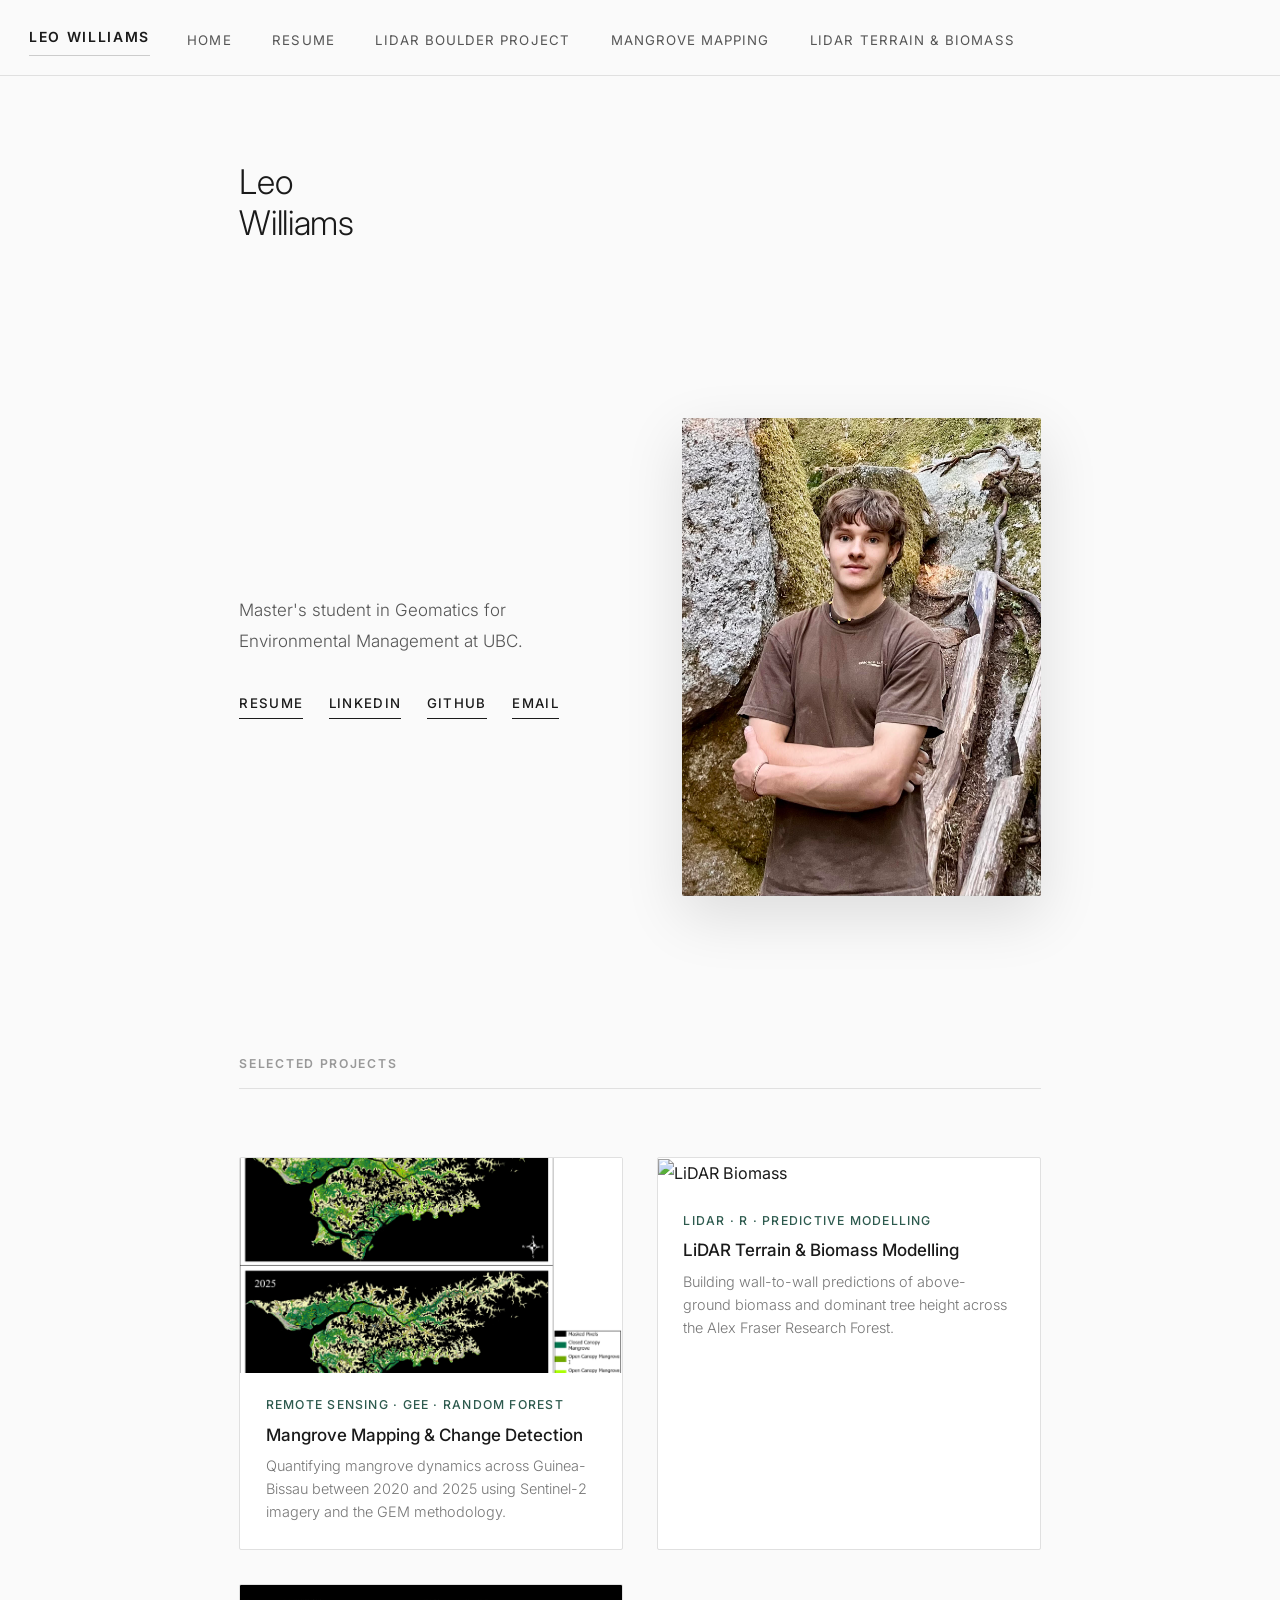
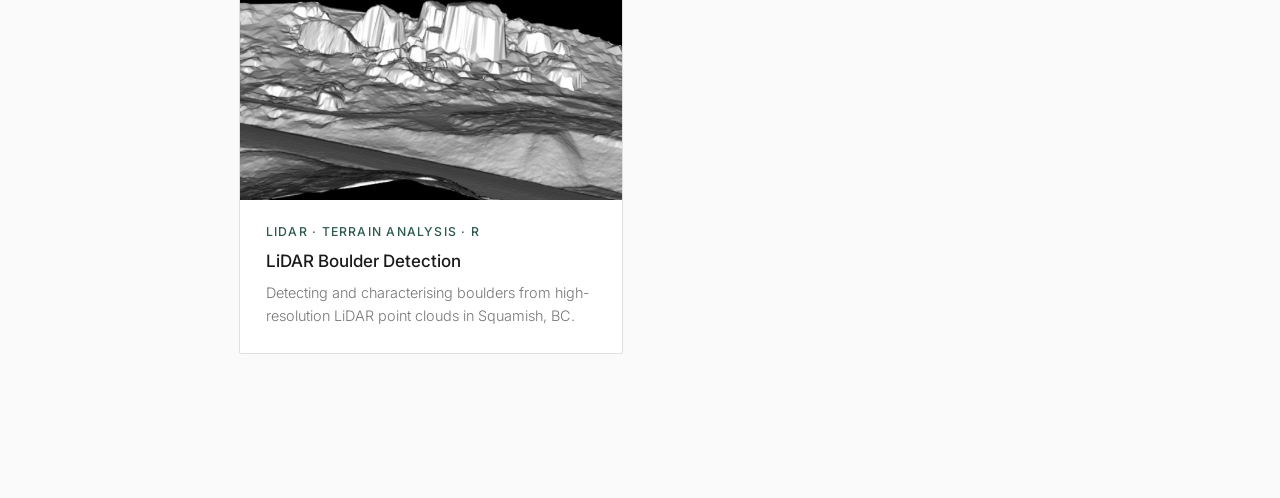
==== commit cd8f70a8: "push" ====
--- a/index.html
+++ b/index.html
@@ -131,7 +131,7 @@
 <div class="hero">
   <div class="hero-text">
     
-    <p>Master's student in Geomatics for Environmental Management at UBC. I use satellite imagery, LiDAR, and machine learning to understand and protect ecosystems — from mangrove forests in West Africa to old-growth forest in British Columbia.</p>
+    <p>Master's student in Geomatics for Environmental Management at UBC. </p>
     <div class="hero-links">
       <a href="resume.html">Resume</a>
       <a href="https://www.linkedin.com/in/leo-williams-geospatial/" target="_blank">LinkedIn</a>
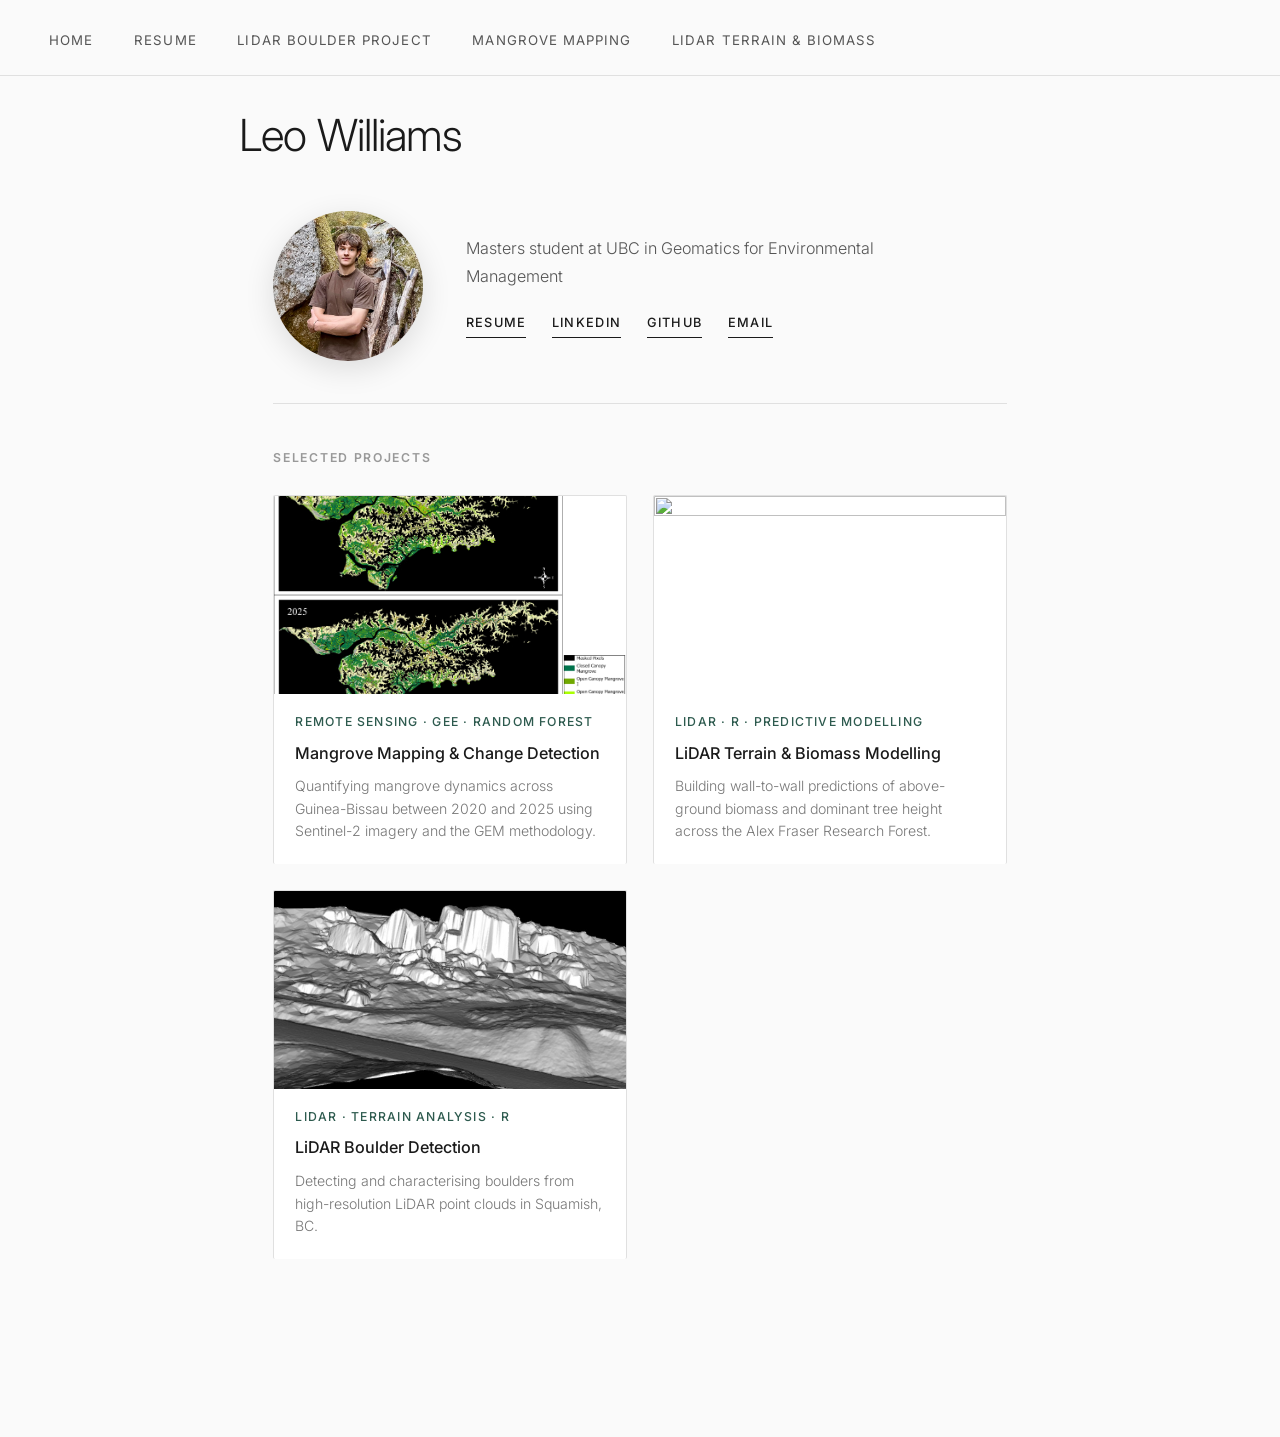
==== commit 91d2e785: "pushes" ====
--- a/index.html
+++ b/index.html
@@ -7,7 +7,7 @@
 <meta name="viewport" content="width=device-width, initial-scale=1.0, user-scalable=yes">
 
 
-<title>Leo Williams</title>
+<title>index</title>
 <style>
 code{white-space: pre-wrap;}
 span.smallcaps{font-variant: small-caps;}
@@ -40,7 +40,7 @@
 <link href="site_libs/quarto-html/quarto-syntax-highlighting-ed96de9b727972fe78a7b5d16c58bf87.css" rel="stylesheet" id="quarto-text-highlighting-styles">
 <script src="site_libs/bootstrap/bootstrap.min.js"></script>
 <link href="site_libs/bootstrap/bootstrap-icons.css" rel="stylesheet">
-<link href="site_libs/bootstrap/bootstrap-480127bc9eb241ffaec66a2f29c91ae1.min.css" rel="stylesheet" append-hash="true" id="quarto-bootstrap" data-mode="light">
+<link href="site_libs/bootstrap/bootstrap-53f20e5ba3d110be89e180e9585d03f3.min.css" rel="stylesheet" append-hash="true" id="quarto-bootstrap" data-mode="light">
 <script id="quarto-search-options" type="application/json">{
   "location": "navbar",
   "copy-button": false,
@@ -79,11 +79,6 @@
   <header id="quarto-header" class="headroom fixed-top">
     <nav class="navbar navbar-expand-lg " data-bs-theme="dark">
       <div class="navbar-container container-fluid">
-      <div class="navbar-brand-container mx-auto">
-    <a class="navbar-brand" href="./index.html">
-    <span class="navbar-title">Leo Williams</span>
-    </a>
-  </div>
             <div id="quarto-search" class="" title="Search"></div>
           <button class="navbar-toggler" type="button" data-bs-toggle="collapse" data-bs-target="#navbarCollapse" aria-controls="navbarCollapse" role="menu" aria-expanded="false" aria-label="Toggle navigation" onclick="if (window.quartoToggleHeadroom) { window.quartoToggleHeadroom(); }">
   <span class="navbar-toggler-icon"></span>
@@ -123,54 +118,64 @@
 <!-- margin-sidebar -->
     
 <!-- main -->
-<main class="content" id="quarto-document-content"><header id="title-block-header" class="quarto-title-block"><h1 class="title display-7">Leo<br><span>Williams</span></h1></header>
-
-
-
-
-<div class="hero">
-  <div class="hero-text">
+<main class="content" id="quarto-document-content"><header id="title-block-header" class="quarto-title-block"><h1 style="font-size: 2.6rem; font-weight: 300; line-height: 1.1; letter-spacing: -0.02em; color: #1a1a1a; margin: 0 0 0.8rem 0; border: none;" class="title display-7">Leo Williams</h1></header>
+
+
+
+
+<div style="max-width: 900px; margin: 0 auto; padding: 2rem 2rem 2rem 2rem;">
+
+  <!-- HERO -->
+  <div style="display: flex; flex-direction: row; align-items: center; gap: 2.5rem; padding-bottom: 2.5rem; border-bottom: 1px solid #e0e0e0;">
     
-    <p>Master's student in Geomatics for Environmental Management at UBC. </p>
-    <div class="hero-links">
-      <a href="resume.html">Resume</a>
-      <a href="https://www.linkedin.com/in/leo-williams-geospatial/" target="_blank">LinkedIn</a>
-      <a href="https://github.com/leowilliams-01" target="_blank">GitHub</a>
-      <a href="mailto:leo.williams.1122@gmail.com">Email</a>
+    <img src="images/profilepic.jpg" alt="Leo Williams" style="width: 150px; height: 150px; object-fit: cover; object-position: center top; border-radius: 50%; box-shadow: 0 8px 30px rgba(0,0,0,0.12); flex-shrink: 0; margin: 0;">
+    
+    <div>
+     
+      <p style="font-size: 0.95rem; color: #555555; max-width: 44ch; line-height: 1.75; margin-bottom: 1.25rem;">Masters student at UBC in Geomatics for Environmental Management</p>
+      <div style="display: flex; gap: 1.5rem; flex-wrap: wrap;">
+        <a href="resume.html" style="font-size: 0.75rem; font-weight: 500; letter-spacing: 0.1em; text-transform: uppercase; color: #1a1a1a; border-bottom: 1px solid #1a1a1a; padding-bottom: 2px;">Resume</a>
+        <a href="https://www.linkedin.com/in/leo-williams-geospatial/" target="_blank" style="font-size: 0.75rem; font-weight: 500; letter-spacing: 0.1em; text-transform: uppercase; color: #1a1a1a; border-bottom: 1px solid #1a1a1a; padding-bottom: 2px;">LinkedIn</a>
+        <a href="https://github.com/leowilliams-01" target="_blank" style="font-size: 0.75rem; font-weight: 500; letter-spacing: 0.1em; text-transform: uppercase; color: #1a1a1a; border-bottom: 1px solid #1a1a1a; padding-bottom: 2px;">GitHub</a>
+        <a href="mailto:leo.williams.1122@gmail.com" style="font-size: 0.75rem; font-weight: 500; letter-spacing: 0.1em; text-transform: uppercase; color: #1a1a1a; border-bottom: 1px solid #1a1a1a; padding-bottom: 2px;">Email</a>
+      </div>
     </div>
   </div>
-  <div class="hero-image">
-    <img src="images/profilepic.jpg" alt="Leo Williams">
+
+  <!-- PROJECTS LABEL -->
+  <div style="font-size: 0.72rem; font-weight: 600; letter-spacing: 0.14em; text-transform: uppercase; color: #999999; margin: 2.5rem 0 1.5rem 0;">Selected Projects</div>
+
+  <!-- PROJECT GRID -->
+  <div style="display: grid; grid-template-columns: repeat(2, 1fr); gap: 1.5rem; margin-bottom: 4rem;">
+    
+    <a href="mangrovemapping.html" style="background: #ffffff; border: 1px solid #e0e0e0; border-radius: 2px; overflow: hidden; text-decoration: none; display: block; border-bottom: none;">
+      <img src="images/Classmaps_200226.jpg" style="width: 100%; aspect-ratio: 16/9; object-fit: cover; margin: 0; border-radius: 0; box-shadow: none;">
+      <div style="padding: 1rem 1.25rem 1.25rem;">
+        <div style="font-size: 0.72rem; font-weight: 500; letter-spacing: 0.1em; text-transform: uppercase; color: #2d5a4e; margin-bottom: 0.3rem;">Remote Sensing · GEE · Random Forest</div>
+        <div style="font-size: 0.95rem; font-weight: 500; color: #1a1a1a; margin-bottom: 0.4rem;">Mangrove Mapping &amp; Change Detection</div>
+        <p style="font-size: 0.83rem; color: #777777; line-height: 1.6; margin: 0;">Quantifying mangrove dynamics across Guinea-Bissau between 2020 and 2025 using Sentinel-2 imagery and the GEM methodology.</p>
+      </div>
+    </a>
+
+    <a href="lidarmetrics.html" style="background: #ffffff; border: 1px solid #e0e0e0; border-radius: 2px; overflow: hidden; text-decoration: none; display: block; border-bottom: none;">
+      <img src="images/chm_afrf.png" style="width: 100%; aspect-ratio: 16/9; object-fit: cover; margin: 0; border-radius: 0; box-shadow: none;">
+      <div style="padding: 1rem 1.25rem 1.25rem;">
+        <div style="font-size: 0.72rem; font-weight: 500; letter-spacing: 0.1em; text-transform: uppercase; color: #2d5a4e; margin-bottom: 0.3rem;">LiDAR · R · Predictive Modelling</div>
+        <div style="font-size: 0.95rem; font-weight: 500; color: #1a1a1a; margin-bottom: 0.4rem;">LiDAR Terrain &amp; Biomass Modelling</div>
+        <p style="font-size: 0.83rem; color: #777777; line-height: 1.6; margin: 0;">Building wall-to-wall predictions of above-ground biomass and dominant tree height across the Alex Fraser Research Forest.</p>
+      </div>
+    </a>
+
+    <a href="lidr_boulders.html" style="background: #ffffff; border: 1px solid #e0e0e0; border-radius: 2px; overflow: hidden; text-decoration: none; display: block; border-bottom: none;">
+      <img src="images/lidar_boulders_preview.jpg" style="width: 100%; aspect-ratio: 16/9; object-fit: cover; margin: 0; border-radius: 0; box-shadow: none;">
+      <div style="padding: 1rem 1.25rem 1.25rem;">
+        <div style="font-size: 0.72rem; font-weight: 500; letter-spacing: 0.1em; text-transform: uppercase; color: #2d5a4e; margin-bottom: 0.3rem;">LiDAR · Terrain Analysis · R</div>
+        <div style="font-size: 0.95rem; font-weight: 500; color: #1a1a1a; margin-bottom: 0.4rem;">LiDAR Boulder Detection</div>
+        <p style="font-size: 0.83rem; color: #777777; line-height: 1.6; margin: 0;">Detecting and characterising boulders from high-resolution LiDAR point clouds in Squamish, BC.</p>
+      </div>
+    </a>
+
   </div>
-</div>
-
-<div class="section-label">Selected Projects</div>
-
-<div class="project-grid">
-  <a class="project-card" href="mangrovemapping.html">
-    <img class="project-card-img" src="images/Classmaps_200226.jpg" alt="Mangrove Mapping">
-    <div class="project-card-body">
-      <div class="project-card-tag">Remote Sensing · GEE · Random Forest</div>
-      <div class="project-card-title">Mangrove Mapping &amp; Change Detection</div>
-      <p class="project-card-desc">Quantifying mangrove dynamics across Guinea-Bissau between 2020 and 2025 using Sentinel-2 imagery and the GEM methodology.</p>
-    </div>
-  </a>
-  <a class="project-card" href="lidarmetrics.html">
-    <img class="project-card-img" src="images/chm_afrf.png" alt="LiDAR Biomass">
-    <div class="project-card-body">
-      <div class="project-card-tag">LiDAR · R · Predictive Modelling</div>
-      <div class="project-card-title">LiDAR Terrain &amp; Biomass Modelling</div>
-      <p class="project-card-desc">Building wall-to-wall predictions of above-ground biomass and dominant tree height across the Alex Fraser Research Forest.</p>
-    </div>
-  </a>
-  <a class="project-card" href="lidr_boulders.html">
-    <img class="project-card-img" src="images/lidar_boulders_preview.jpg" alt="LiDAR Boulders">
-    <div class="project-card-body">
-      <div class="project-card-tag">LiDAR · Terrain Analysis · R</div>
-      <div class="project-card-title">LiDAR Boulder Detection</div>
-      <p class="project-card-desc">Detecting and characterising boulders from high-resolution LiDAR point clouds in Squamish, BC.</p>
-    </div>
-  </a>
 </div>
 
 
--- a/styles.css
+++ b/styles.css
@@ -53,39 +53,57 @@
   border-bottom: 2px solid #1a1a1a;
 }
 
-/* ── Hero section (index page) ── */
+/* ── Hero section ── */
 .hero {
-  display: grid;
-  grid-template-columns: 1fr 1fr;
-  gap: 5rem;
+  display: flex;
+  flex-direction: row;
   align-items: center;
-  min-height: 88vh;
-  padding: 4rem 0;
+  gap: 2.5rem;
+  min-height: 45vh;
+  padding: 3rem 0 2.5rem 0;
   max-width: 1000px;
   margin: 0 auto;
 }
 
+.hero-image {
+  flex-shrink: 0;
+  display: flex;
+  align-items: center;
+  justify-content: center;
+}
+
+.hero-image img {
+  width: 160px;
+  height: 160px;
+  object-fit: cover;
+  object-position: center top;
+  border-radius: 50%;
+  box-shadow: 0 8px 30px rgba(0,0,0,0.12);
+  margin: 0;
+}
+
 .hero-text h1 {
-  font-size: 3.2rem;
+  font-size: 2.6rem;
   font-weight: 300;
-  line-height: 1.15;
+  line-height: 1.1;
   letter-spacing: -0.02em;
   color: #1a1a1a;
+  margin-bottom: 1rem;
+  border: none;
+  white-space: nowrap;
+}
+
+.hero-text h1 span {
+  font-weight: 600;
+  color: #2d5a4e;
+}
+
+.hero-text p {
+  font-size: 0.95rem;
+  color: #555555;
+  max-width: 44ch;
+  line-height: 1.75;
   margin-bottom: 1.5rem;
-  border: none;
-}
-
-.hero-text h1 span {
-  font-weight: 600;
-  color: #2d5a4e;
-}
-
-.hero-text p {
-  font-size: 1rem;
-  color: #555555;
-  max-width: 48ch;
-  line-height: 1.85;
-  margin-bottom: 2rem;
 }
 
 .hero-links {
@@ -95,7 +113,7 @@
 }
 
 .hero-links a {
-  font-size: 0.78rem;
+  font-size: 0.75rem;
   font-weight: 500;
   letter-spacing: 0.1em;
   text-transform: uppercase;
@@ -108,19 +126,6 @@
 .hero-links a:hover {
   color: #2d5a4e;
   border-color: #2d5a4e;
-}
-
-.hero-image {
-  position: relative;
-}
-
-.hero-image img {
-  width: 100%;
-  aspect-ratio: 3/4;
-  object-fit: cover;
-  border-radius: 2px;
-  box-shadow: 0 20px 60px rgba(0,0,0,0.12);
-  margin: 0;
 }
 
 /* ── Project grid (index page) ── */
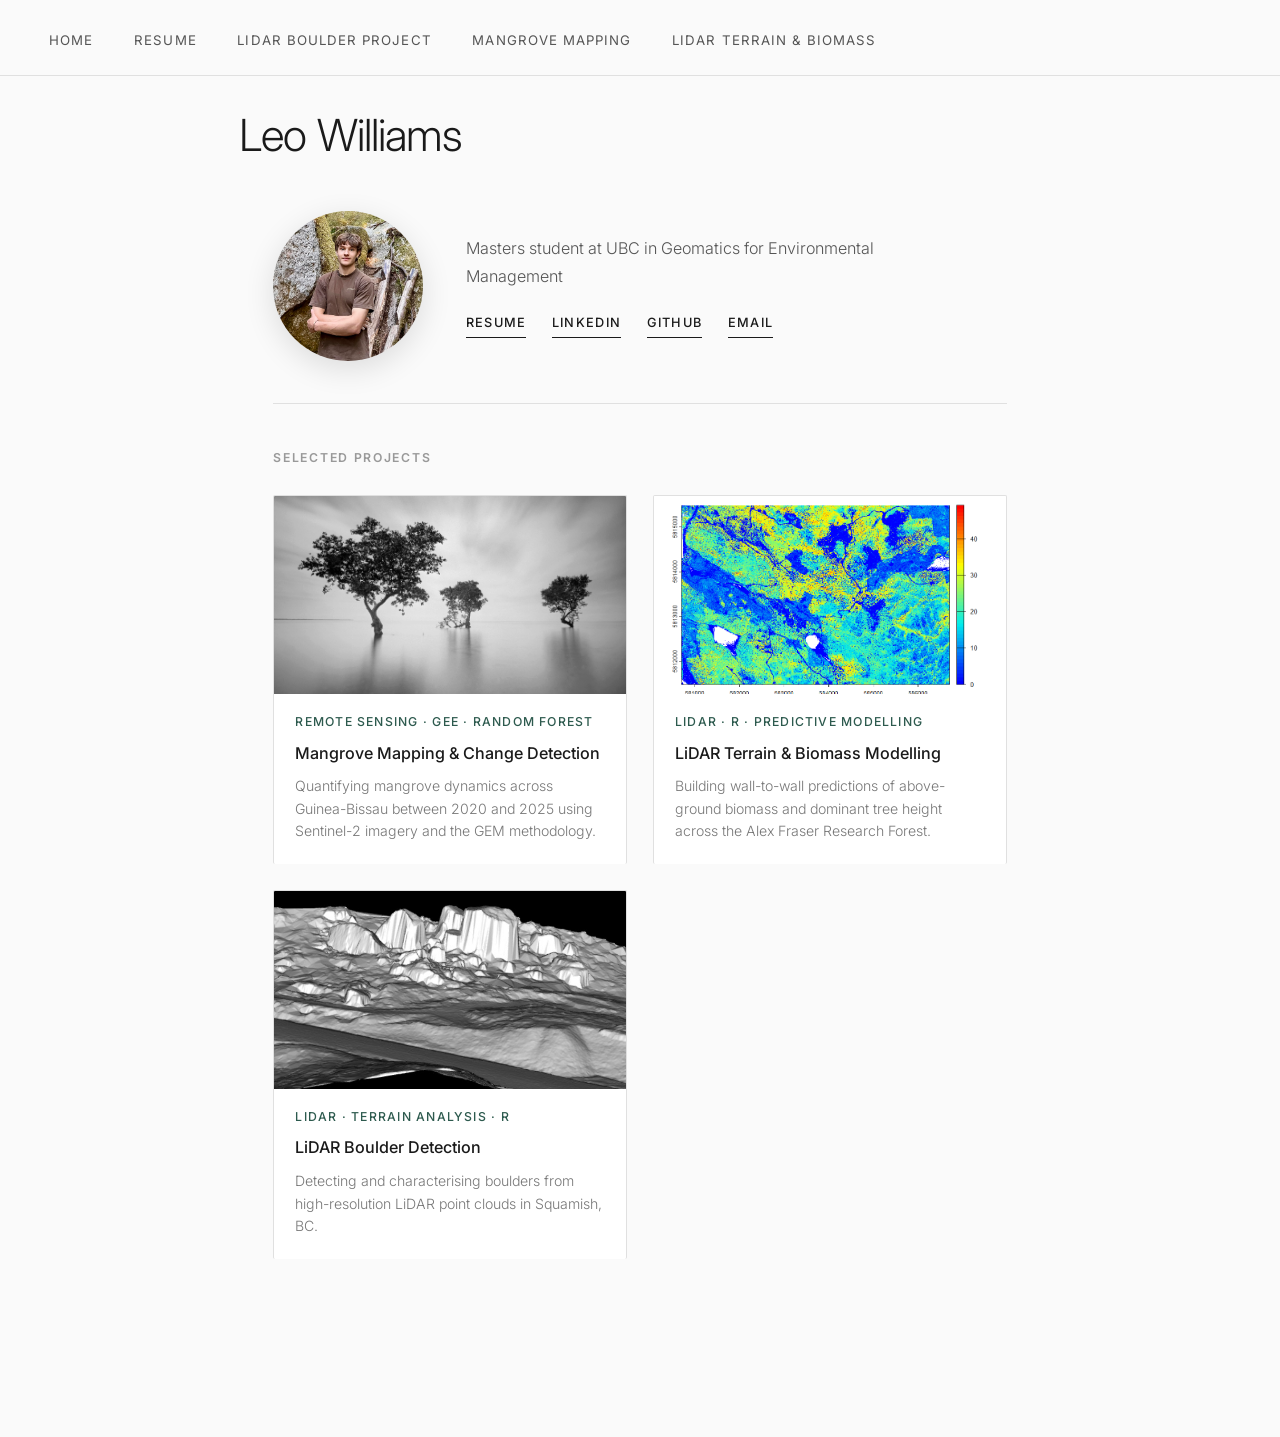
==== commit a1a26f76: "CHM" ====
--- a/index.html
+++ b/index.html
@@ -149,7 +149,7 @@
   <div style="display: grid; grid-template-columns: repeat(2, 1fr); gap: 1.5rem; margin-bottom: 4rem;">
     
     <a href="mangrovemapping.html" style="background: #ffffff; border: 1px solid #e0e0e0; border-radius: 2px; overflow: hidden; text-decoration: none; display: block; border-bottom: none;">
-      <img src="images/Classmaps_200226.jpg" style="width: 100%; aspect-ratio: 16/9; object-fit: cover; margin: 0; border-radius: 0; box-shadow: none;">
+      <img src="images/mangrove_xanthophloea.png" style="width: 100%; aspect-ratio: 16/9; object-fit: cover; margin: 0; border-radius: 0; box-shadow: none;">
       <div style="padding: 1rem 1.25rem 1.25rem;">
         <div style="font-size: 0.72rem; font-weight: 500; letter-spacing: 0.1em; text-transform: uppercase; color: #2d5a4e; margin-bottom: 0.3rem;">Remote Sensing · GEE · Random Forest</div>
         <div style="font-size: 0.95rem; font-weight: 500; color: #1a1a1a; margin-bottom: 0.4rem;">Mangrove Mapping &amp; Change Detection</div>
@@ -158,7 +158,7 @@
     </a>
 
     <a href="lidarmetrics.html" style="background: #ffffff; border: 1px solid #e0e0e0; border-radius: 2px; overflow: hidden; text-decoration: none; display: block; border-bottom: none;">
-      <img src="images/chm_afrf.png" style="width: 100%; aspect-ratio: 16/9; object-fit: cover; margin: 0; border-radius: 0; box-shadow: none;">
+      <img src="images/CHM_afrf.png" style="width: 100%; aspect-ratio: 16/9; object-fit: cover; margin: 0; border-radius: 0; box-shadow: none;">
       <div style="padding: 1rem 1.25rem 1.25rem;">
         <div style="font-size: 0.72rem; font-weight: 500; letter-spacing: 0.1em; text-transform: uppercase; color: #2d5a4e; margin-bottom: 0.3rem;">LiDAR · R · Predictive Modelling</div>
         <div style="font-size: 0.95rem; font-weight: 500; color: #1a1a1a; margin-bottom: 0.4rem;">LiDAR Terrain &amp; Biomass Modelling</div>
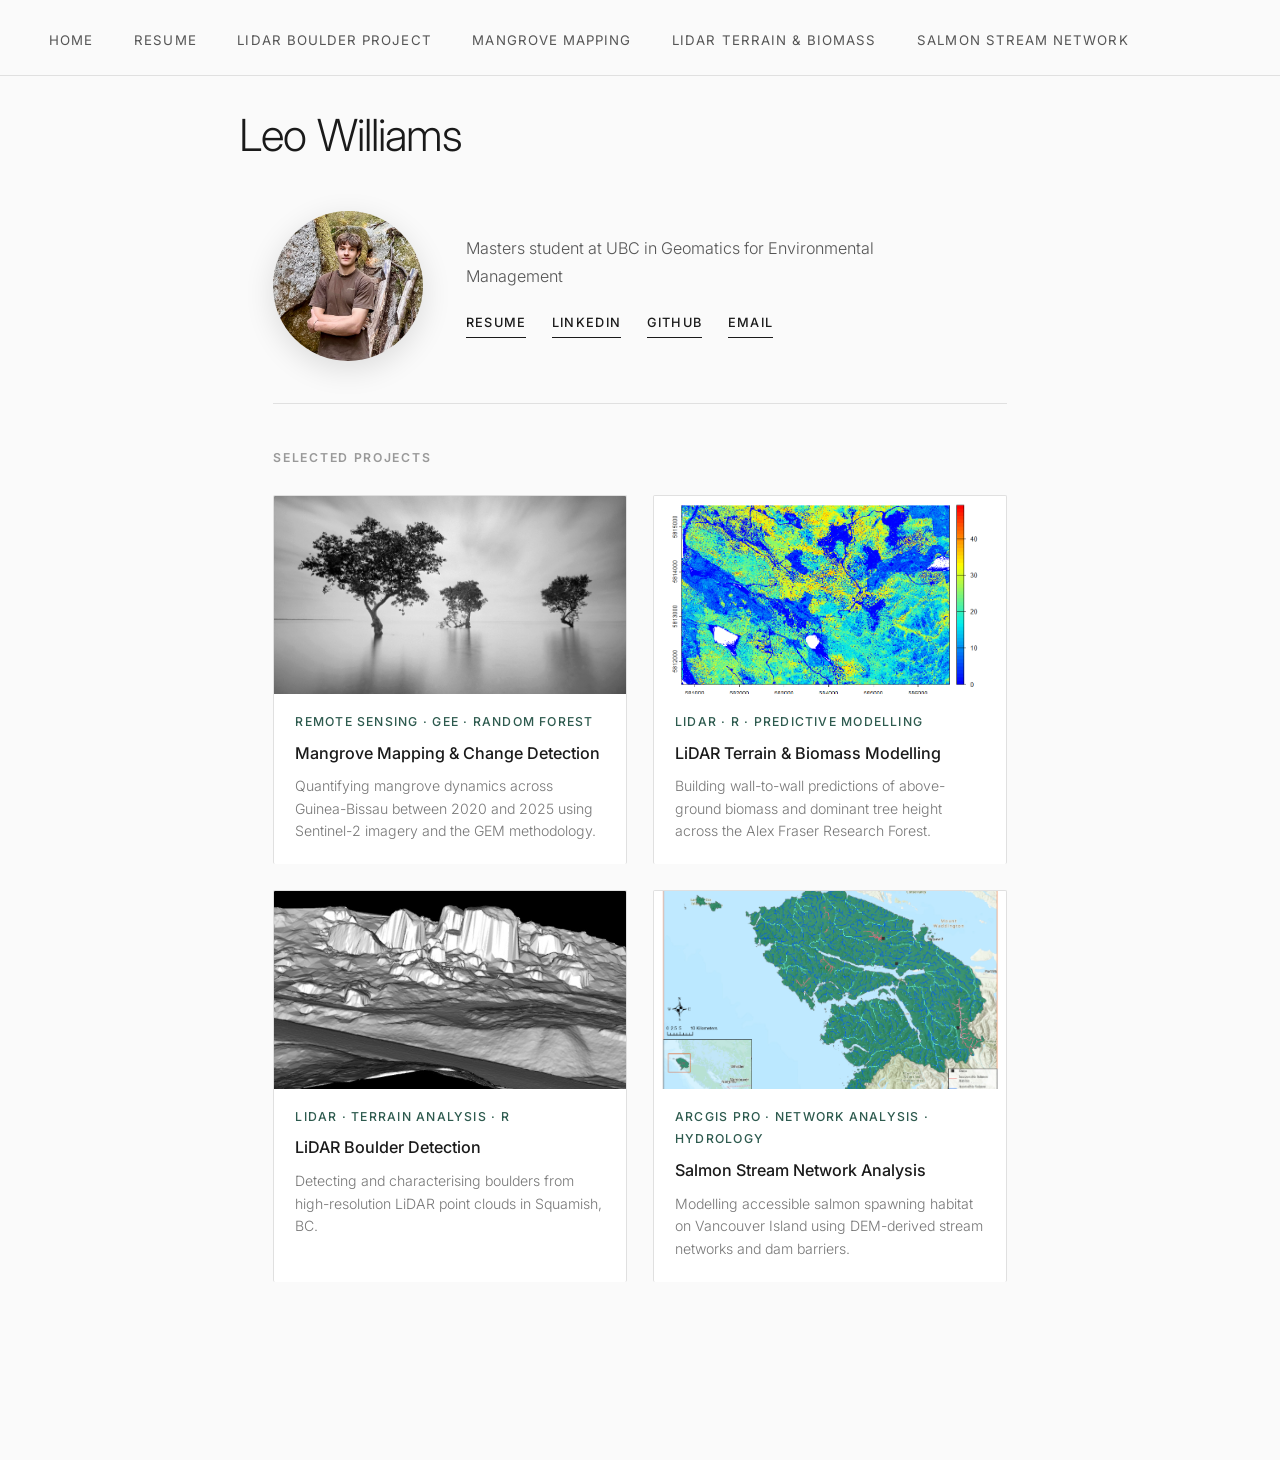
==== commit f144845f: "adding expanding widgets on homescreen" ====
--- a/index.html
+++ b/index.html
@@ -105,6 +105,10 @@
     <a class="nav-link" href="./lidarmetrics.html"> 
 <span class="menu-text">LiDAR Terrain &amp; Biomass</span></a>
   </li>  
+  <li class="nav-item">
+    <a class="nav-link" href="./salmon_stream.html"> 
+<span class="menu-text">Salmon Stream Network</span></a>
+  </li>  
 </ul>
           </div> <!-- /navcollapse -->
             <div class="quarto-navbar-tools">
@@ -148,7 +152,7 @@
   <!-- PROJECT GRID -->
   <div style="display: grid; grid-template-columns: repeat(2, 1fr); gap: 1.5rem; margin-bottom: 4rem;">
     
-    <a href="mangrovemapping.html" style="background: #ffffff; border: 1px solid #e0e0e0; border-radius: 2px; overflow: hidden; text-decoration: none; display: block; border-bottom: none;">
+    <a href="mangrovemapping.html" class="project-card-hover" style="background: #ffffff; border: 1px solid #e0e0e0; border-radius: 2px; overflow: hidden; text-decoration: none; display: block; border-bottom: none;">
       <img src="images/mangrove_xanthophloea.png" style="width: 100%; aspect-ratio: 16/9; object-fit: cover; margin: 0; border-radius: 0; box-shadow: none;">
       <div style="padding: 1rem 1.25rem 1.25rem;">
         <div style="font-size: 0.72rem; font-weight: 500; letter-spacing: 0.1em; text-transform: uppercase; color: #2d5a4e; margin-bottom: 0.3rem;">Remote Sensing · GEE · Random Forest</div>
@@ -157,7 +161,7 @@
       </div>
     </a>
 
-    <a href="lidarmetrics.html" style="background: #ffffff; border: 1px solid #e0e0e0; border-radius: 2px; overflow: hidden; text-decoration: none; display: block; border-bottom: none;">
+    <a href="lidarmetrics.html" class="project-card-hover" style="background: #ffffff; border: 1px solid #e0e0e0; border-radius: 2px; overflow: hidden; text-decoration: none; display: block; border-bottom: none;">
       <img src="images/CHM_afrf.png" style="width: 100%; aspect-ratio: 16/9; object-fit: cover; margin: 0; border-radius: 0; box-shadow: none;">
       <div style="padding: 1rem 1.25rem 1.25rem;">
         <div style="font-size: 0.72rem; font-weight: 500; letter-spacing: 0.1em; text-transform: uppercase; color: #2d5a4e; margin-bottom: 0.3rem;">LiDAR · R · Predictive Modelling</div>
@@ -166,7 +170,7 @@
       </div>
     </a>
 
-    <a href="lidr_boulders.html" style="background: #ffffff; border: 1px solid #e0e0e0; border-radius: 2px; overflow: hidden; text-decoration: none; display: block; border-bottom: none;">
+    <a href="lidr_boulders.html" class="project-card-hover" style="background: #ffffff; border: 1px solid #e0e0e0; border-radius: 2px; overflow: hidden; text-decoration: none; display: block; border-bottom: none;">
       <img src="images/lidar_boulders_preview.jpg" style="width: 100%; aspect-ratio: 16/9; object-fit: cover; margin: 0; border-radius: 0; box-shadow: none;">
       <div style="padding: 1rem 1.25rem 1.25rem;">
         <div style="font-size: 0.72rem; font-weight: 500; letter-spacing: 0.1em; text-transform: uppercase; color: #2d5a4e; margin-bottom: 0.3rem;">LiDAR · Terrain Analysis · R</div>
@@ -174,7 +178,14 @@
         <p style="font-size: 0.83rem; color: #777777; line-height: 1.6; margin: 0;">Detecting and characterising boulders from high-resolution LiDAR point clouds in Squamish, BC.</p>
       </div>
     </a>
-
+<a href="salmon_stream.html" class="project-card-hover" style="background: #ffffff; border: 1px solid #e0e0e0; border-radius: 2px; overflow: hidden; text-decoration: none; display: block; border-bottom: none;">
+  <img src="images/cohosalmonmap.jpg" style="width: 100%; aspect-ratio: 16/9; object-fit: cover; margin: 0; border-radius: 0; box-shadow: none;">
+  <div style="padding: 1rem 1.25rem 1.25rem;">
+    <div style="font-size: 0.72rem; font-weight: 500; letter-spacing: 0.1em; text-transform: uppercase; color: #2d5a4e; margin-bottom: 0.3rem;">ArcGIS Pro · Network Analysis · Hydrology</div>
+    <div style="font-size: 0.95rem; font-weight: 500; color: #1a1a1a; margin-bottom: 0.4rem;">Salmon Stream Network Analysis</div>
+    <p style="font-size: 0.83rem; color: #777777; line-height: 1.6; margin: 0;">Modelling accessible salmon spawning habitat on Vancouver Island using DEM-derived stream networks and dam barriers.</p>
+  </div>
+</a>
   </div>
 </div>
 
--- a/styles.css
+++ b/styles.css
@@ -264,6 +264,16 @@
   border-bottom: 1px solid #2d5a4e;
 }
 
+/* ── Project card hover ── */
+.project-card-hover {
+  transition: transform 0.25s ease, box-shadow 0.25s ease;
+}
+
+.project-card-hover:hover {
+  transform: scale(1.03);
+  box-shadow: 0 12px 40px rgba(0,0,0,0.1);
+}
+
 /* ── Code blocks ── */
 pre {
   background-color: #f2f2f2;
